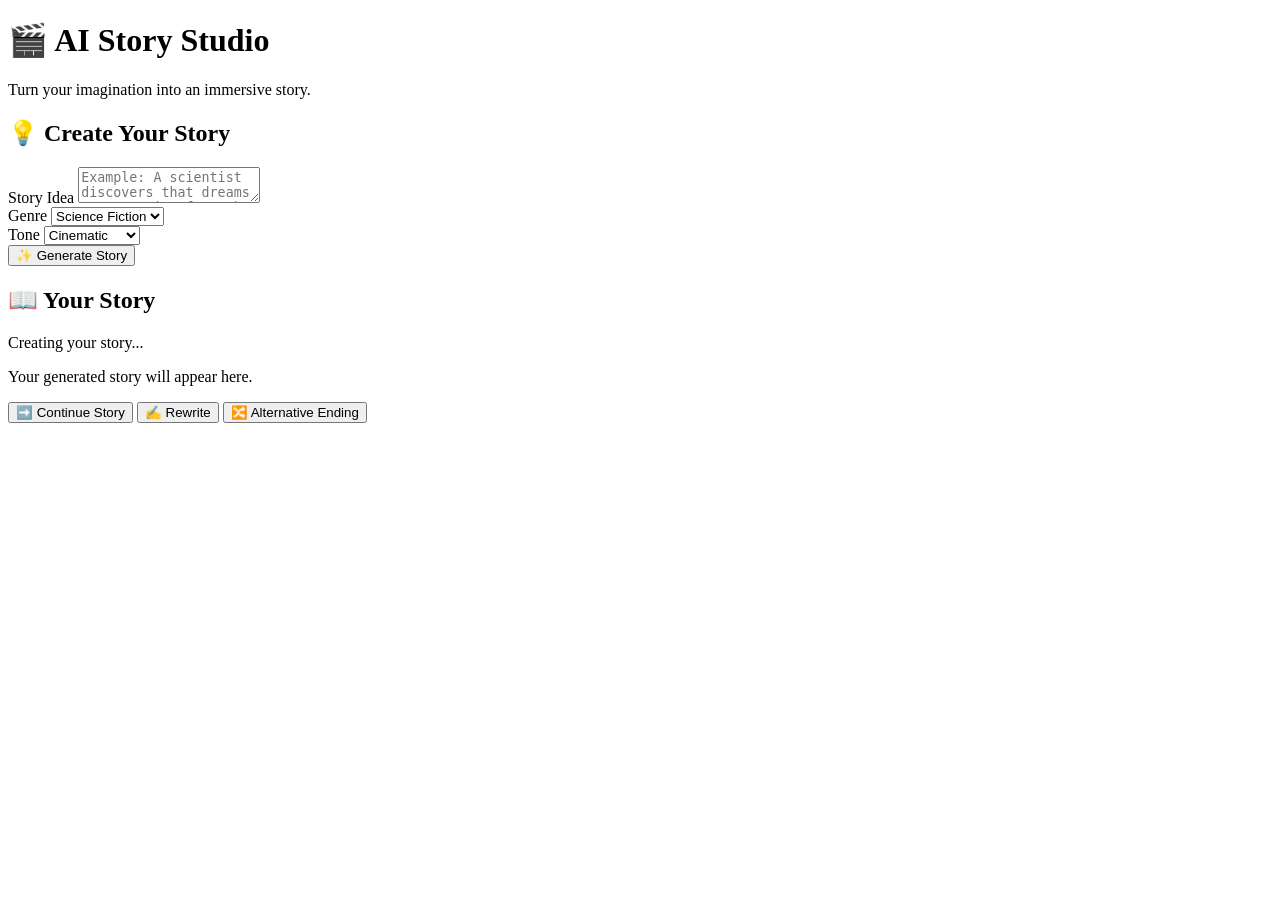
==== frontend/index.html @ 3c31b96d "Rename index.html to frontend/index.html" ====
<!DOCTYPE html>
<html lang="en">

<head>
    <meta charset="UTF-8">
    <meta name="viewport" content="width=device-width, initial-scale=1.0">

    <title>AI Story Studio</title>

    <link rel="stylesheet" href="style.css">
</head>

<body>

    <div class="container">

        <header>
            <h1>🎬 AI Story Studio</h1>
            <p>Turn your imagination into an immersive story.</p>
        </header>

        <section class="card">

            <h2>💡 Create Your Story</h2>

            <label>Story Idea</label>

            <textarea
                id="idea"
                placeholder="Example: A scientist discovers that dreams are memories from the future..."
            ></textarea>

            <div class="grid">

                <div>
                    <label>Genre</label>

                    <select id="genre">
                        <option>Science Fiction</option>
                        <option>Fantasy</option>
                        <option>Mystery</option>
                        <option>Thriller</option>
                        <option>Horror</option>
                        <option>Romance</option>
                        <option>Adventure</option>
                        <option>Drama</option>
                    </select>
                </div>

                <div>
                    <label>Tone</label>

                    <select id="tone">
                        <option>Cinematic</option>
                        <option>Dark</option>
                        <option>Emotional</option>
                        <option>Suspenseful</option>
                        <option>Funny</option>
                        <option>Inspirational</option>
                        <option>Mysterious</option>
                    </select>
                </div>

            </div>

            <button id="generateBtn">
                ✨ Generate Story
            </button>

        </section>


        <section class="card story-section">

            <h2>📖 Your Story</h2>

            <div id="loading" class="hidden">
                Creating your story...
            </div>

            <div id="storyOutput">

                <p class="placeholder">
                    Your generated story will appear here.
                </p>

            </div>

            <div class="actions">

                <button id="continueBtn">
                    ➡️ Continue Story
                </button>

                <button id="rewriteBtn">
                    ✍️ Rewrite
                </button>

                <button id="endingBtn">
                    🔀 Alternative Ending
                </button>

            </div>

        </section>

    </div>

    <script src="script.js"></script>

</body>

</html>
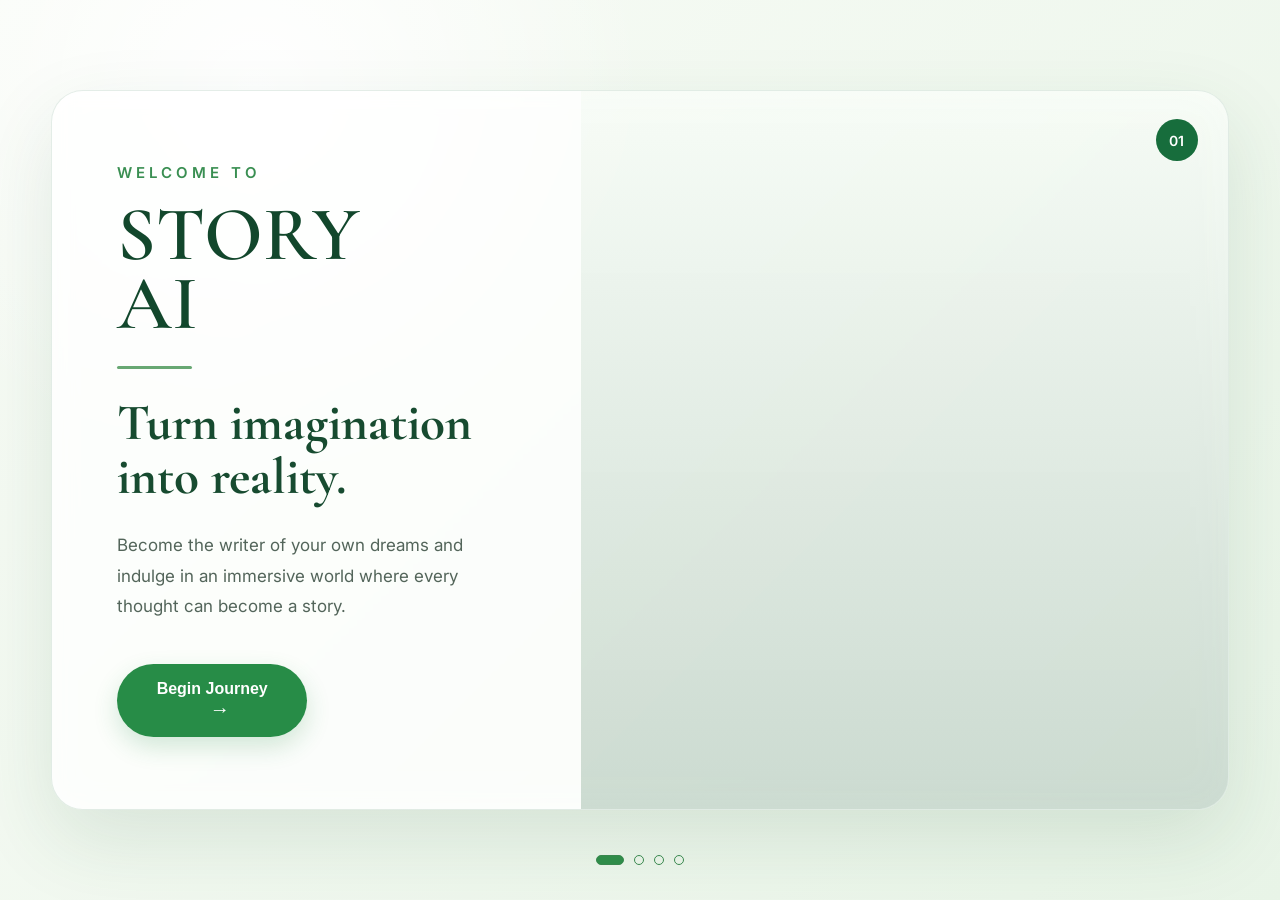
==== commit cff714c5: "Update index.html" ====
--- a/frontend/index.html
+++ b/frontend/index.html
@@ -1,113 +1,832 @@
 <!DOCTYPE html>
 <html lang="en">
-
 <head>
     <meta charset="UTF-8">
     <meta name="viewport" content="width=device-width, initial-scale=1.0">
 
-    <title>AI Story Studio</title>
-
-    <link rel="stylesheet" href="style.css">
+    <title>STORY AI — Turn Imagination Into Reality</title>
+
+    <link rel="preconnect" href="https://fonts.googleapis.com">
+    <link rel="preconnect" href="https://fonts.gstatic.com" crossorigin>
+    <link href="https://fonts.googleapis.com/css2?family=Cormorant+Garamond:wght@400;500;600;700&family=Inter:wght@400;500;600&display=swap" rel="stylesheet">
+
+    <style>
+
+        * {
+            margin: 0;
+            padding: 0;
+            box-sizing: border-box;
+        }
+
+        body {
+            font-family: "Inter", sans-serif;
+            background: #f7fbf5;
+            color: #123c28;
+            overflow: hidden;
+        }
+
+        /* =========================
+           APP CONTAINER
+        ========================= */
+
+        .app {
+            width: 100%;
+            height: 100vh;
+            position: relative;
+            overflow: hidden;
+            background:
+                radial-gradient(circle at 20% 10%, #ffffff 0%, transparent 30%),
+                linear-gradient(135deg, #f9fcf7, #e8f4e7);
+        }
+
+        /* =========================
+           PAGE
+        ========================= */
+
+        .page {
+            position: absolute;
+            inset: 0;
+
+            display: flex;
+            align-items: center;
+            justify-content: center;
+
+            opacity: 0;
+            visibility: hidden;
+
+            transform: translateX(60px);
+
+            transition:
+                opacity 0.7s ease,
+                transform 0.7s ease,
+                visibility 0.7s;
+        }
+
+        .page.active {
+            opacity: 1;
+            visibility: visible;
+            transform: translateX(0);
+        }
+
+        .page-content {
+            width: min(1180px, 92%);
+            height: min(720px, 90vh);
+
+            display: grid;
+            grid-template-columns: 45% 55%;
+
+            background: rgba(255,255,255,0.72);
+
+            border: 1px solid rgba(35,105,65,0.12);
+
+            border-radius: 32px;
+
+            overflow: hidden;
+
+            box-shadow:
+                0 30px 80px rgba(31, 91, 52, 0.12),
+                inset 0 0 40px rgba(255,255,255,0.6);
+
+            backdrop-filter: blur(10px);
+        }
+
+        /* =========================
+           TEXT SIDE
+        ========================= */
+
+        .text-section {
+            display: flex;
+            flex-direction: column;
+            justify-content: center;
+
+            padding: 65px;
+
+            position: relative;
+            z-index: 5;
+        }
+
+        .small-title {
+            color: #3a8f52;
+            font-size: 15px;
+            letter-spacing: 4px;
+            text-transform: uppercase;
+            font-weight: 600;
+
+            margin-bottom: 18px;
+        }
+
+        h1 {
+            font-family: "Cormorant Garamond", serif;
+
+            font-size: clamp(55px, 6vw, 82px);
+
+            line-height: 0.9;
+
+            color: #12472c;
+
+            margin-bottom: 28px;
+
+            font-weight: 600;
+        }
+
+        h2 {
+            font-family: "Cormorant Garamond", serif;
+
+            font-size: clamp(38px, 4vw, 58px);
+
+            line-height: 1.05;
+
+            color: #174b30;
+
+            margin-bottom: 25px;
+        }
+
+        .gold-line {
+            width: 75px;
+            height: 3px;
+
+            background: #68a873;
+
+            margin-bottom: 28px;
+
+            border-radius: 20px;
+        }
+
+        .description {
+            color: #53655a;
+
+            font-size: 17px;
+
+            line-height: 1.8;
+
+            max-width: 470px;
+        }
+
+        /* =========================
+           BUTTON
+        ========================= */
+
+        .next-btn {
+            margin-top: 42px;
+
+            width: 190px;
+
+            padding: 16px 25px;
+
+            border: none;
+
+            border-radius: 50px;
+
+            background: #278c47;
+
+            color: white;
+
+            font-size: 16px;
+
+            font-weight: 600;
+
+            cursor: pointer;
+
+            transition: all 0.3s ease;
+
+            box-shadow:
+                0 10px 25px rgba(39,140,71,0.2);
+        }
+
+        .next-btn:hover {
+            background: #176f35;
+
+            transform: translateY(-3px);
+
+            box-shadow:
+                0 15px 30px rgba(39,140,71,0.3);
+        }
+
+        .arrow {
+            margin-left: 15px;
+            font-size: 20px;
+        }
+
+        /* =========================
+           IMAGE SIDE
+        ========================= */
+
+        .image-section {
+            position: relative;
+
+            overflow: hidden;
+
+            background:
+                linear-gradient(
+                    180deg,
+                    rgba(230,246,228,0.2),
+                    rgba(21,91,43,0.1)
+                );
+        }
+
+        .image-section img {
+            width: 100%;
+            height: 100%;
+
+            object-fit: cover;
+
+            transition: transform 8s ease;
+        }
+
+        .page.active .image-section img {
+            transform: scale(1.05);
+        }
+
+        /* =========================
+           PAGE 1 IMAGE
+        ========================= */
+
+        .page1-image {
+            background:
+                linear-gradient(
+                    rgba(221,244,219,0.15),
+                    rgba(16,82,41,0.2)
+                ),
+                url("https://images.unsplash.com/photo-1511108690759-009324a90311?auto=format&fit=crop&w=1400&q=85")
+                center/cover;
+        }
+
+        /* =========================
+           PAGE 2 IMAGE
+        ========================= */
+
+        .page2-image {
+            background:
+                linear-gradient(
+                    rgba(221,244,219,0.1),
+                    rgba(16,82,41,0.2)
+                ),
+                url("https://images.unsplash.com/photo-1455885666463-17a9d2a4d6d3?auto=format&fit=crop&w=1400&q=85")
+                center/cover;
+        }
+
+        /* =========================
+           PAGE 3 IMAGE
+        ========================= */
+
+        .page3-image {
+            background:
+                linear-gradient(
+                    rgba(221,244,219,0.1),
+                    rgba(16,82,41,0.2)
+                ),
+                url("https://images.unsplash.com/photo-1500534623283-312aade485b7?auto=format&fit=crop&w=1400&q=85")
+                center/cover;
+        }
+
+        /* =========================
+           PAGE 4 IMAGE
+        ========================= */
+
+        .page4-image {
+            background:
+                linear-gradient(
+                    rgba(221,244,219,0.1),
+                    rgba(16,82,41,0.2)
+                ),
+                url("https://images.unsplash.com/photo-1518709268805-4e9042af9f23?auto=format&fit=crop&w=1400&q=85")
+                center/cover;
+        }
+
+        /* =========================
+           PAGE NUMBER
+        ========================= */
+
+        .page-number {
+            position: absolute;
+
+            top: 28px;
+            right: 30px;
+
+            width: 42px;
+            height: 42px;
+
+            border-radius: 50%;
+
+            display: flex;
+            align-items: center;
+            justify-content: center;
+
+            background: #176d3c;
+
+            color: white;
+
+            font-size: 14px;
+            font-weight: 600;
+
+            z-index: 10;
+        }
+
+        /* =========================
+           DECORATION
+        ========================= */
+
+        .leaf {
+            position: absolute;
+
+            color: #7bb77f;
+
+            font-size: 70px;
+
+            opacity: 0.25;
+
+            pointer-events: none;
+        }
+
+        .leaf.one {
+            top: 30px;
+            left: 20px;
+            transform: rotate(-25deg);
+        }
+
+        .leaf.two {
+            bottom: 25px;
+            right: 20px;
+            transform: rotate(35deg);
+        }
+
+        /* =========================
+           PAGINATION
+        ========================= */
+
+        .pagination {
+            position: fixed;
+
+            bottom: 35px;
+            left: 50%;
+
+            transform: translateX(-50%);
+
+            display: flex;
+            gap: 10px;
+
+            z-index: 100;
+        }
+
+        .dot {
+            width: 10px;
+            height: 10px;
+
+            border-radius: 50%;
+
+            border: 1px solid #39874e;
+
+            background: transparent;
+
+            cursor: pointer;
+
+            transition: all 0.3s ease;
+        }
+
+        .dot.active {
+            width: 28px;
+
+            border-radius: 20px;
+
+            background: #2f8c49;
+        }
+
+        /* =========================
+           FINAL PAGE
+        ========================= */
+
+        .final-page .text-section {
+            align-items: center;
+            text-align: center;
+        }
+
+        .final-page .description {
+            max-width: 520px;
+        }
+
+        .begin-btn {
+            width: 230px;
+
+            padding: 17px;
+
+            border: none;
+
+            border-radius: 50px;
+
+            background: #278c47;
+
+            color: white;
+
+            font-size: 17px;
+
+            font-weight: 600;
+
+            cursor: pointer;
+
+            margin-top: 35px;
+
+            transition: 0.3s;
+        }
+
+        .begin-btn:hover {
+            transform: scale(1.04);
+
+            background: #176f35;
+        }
+
+        /* =========================
+           RESPONSIVE
+        ========================= */
+
+        @media(max-width: 850px) {
+
+            body {
+                overflow: auto;
+            }
+
+            .app {
+                min-height: 100vh;
+                height: auto;
+                padding: 25px 0 80px;
+            }
+
+            .page {
+                position: relative;
+
+                display: none;
+
+                inset: auto;
+
+                min-height: calc(100vh - 100px);
+
+                transform: none;
+
+                opacity: 1;
+
+                visibility: visible;
+            }
+
+            .page.active {
+                display: flex;
+            }
+
+            .page-content {
+                height: auto;
+
+                min-height: 80vh;
+
+                grid-template-columns: 1fr;
+
+                width: 90%;
+
+                border-radius: 25px;
+            }
+
+            .text-section {
+                padding: 45px 30px;
+                order: 1;
+            }
+
+            .image-section {
+                height: 380px;
+                order: 2;
+            }
+
+            h1 {
+                font-size: 58px;
+            }
+
+            h2 {
+                font-size: 43px;
+            }
+
+            .pagination {
+                bottom: 20px;
+            }
+        }
+
+    </style>
 </head>
 
 <body>
 
-    <div class="container">
-
-        <header>
-            <h1>🎬 AI Story Studio</h1>
-            <p>Turn your imagination into an immersive story.</p>
-        </header>
-
-        <section class="card">
-
-            <h2>💡 Create Your Story</h2>
-
-            <label>Story Idea</label>
-
-            <textarea
-                id="idea"
-                placeholder="Example: A scientist discovers that dreams are memories from the future..."
-            ></textarea>
-
-            <div class="grid">
-
-                <div>
-                    <label>Genre</label>
-
-                    <select id="genre">
-                        <option>Science Fiction</option>
-                        <option>Fantasy</option>
-                        <option>Mystery</option>
-                        <option>Thriller</option>
-                        <option>Horror</option>
-                        <option>Romance</option>
-                        <option>Adventure</option>
-                        <option>Drama</option>
-                    </select>
+<div class="app">
+
+    <!-- ======================================
+         PAGE 1
+    ======================================= -->
+
+    <section class="page active" id="page1">
+
+        <div class="page-content">
+
+            <div class="text-section">
+
+                <div class="small-title">
+                    Welcome to
                 </div>
 
-                <div>
-                    <label>Tone</label>
-
-                    <select id="tone">
-                        <option>Cinematic</option>
-                        <option>Dark</option>
-                        <option>Emotional</option>
-                        <option>Suspenseful</option>
-                        <option>Funny</option>
-                        <option>Inspirational</option>
-                        <option>Mysterious</option>
-                    </select>
+                <h1>
+                    STORY<br>
+                    AI
+                </h1>
+
+                <div class="gold-line"></div>
+
+                <h2>
+                    Turn imagination<br>
+                    into reality.
+                </h2>
+
+                <p class="description">
+                    Become the writer of your own dreams
+                    and indulge in an immersive world where
+                    every thought can become a story.
+                </p>
+
+                <button class="next-btn" onclick="nextPage()">
+                    Begin Journey
+                    <span class="arrow">→</span>
+                </button>
+
+            </div>
+
+            <div class="image-section page1-image">
+
+                <div class="page-number">
+                    01
                 </div>
 
             </div>
 
-            <button id="generateBtn">
-                ✨ Generate Story
-            </button>
-
-        </section>
-
-
-        <section class="card story-section">
-
-            <h2>📖 Your Story</h2>
-
-            <div id="loading" class="hidden">
-                Creating your story...
+        </div>
+
+    </section>
+
+
+    <!-- ======================================
+         PAGE 2
+    ======================================= -->
+
+    <section class="page" id="page2">
+
+        <div class="page-content">
+
+            <div class="text-section">
+
+                <div class="small-title">
+                    Your imagination
+                </div>
+
+                <h2>
+                    Your Story,<br>
+                    Your World.
+                </h2>
+
+                <div class="gold-line"></div>
+
+                <p class="description">
+                    Have a character in your mind?
+                    A mysterious kingdom?
+                    A forgotten memory?
+
+                    <br><br>
+
+                    Give your ideas a voice and let
+                    STORY AI transform them into
+                    stories that feel uniquely yours.
+                </p>
+
+                <button class="next-btn" onclick="nextPage()">
+                    Create My Story
+                    <span class="arrow">→</span>
+                </button>
+
             </div>
 
-            <div id="storyOutput">
-
-                <p class="placeholder">
-                    Your generated story will appear here.
+            <div class="image-section page2-image">
+
+                <div class="page-number">
+                    02
+                </div>
+
+            </div>
+
+        </div>
+
+    </section>
+
+
+    <!-- ======================================
+         PAGE 3
+    ======================================= -->
+
+    <section class="page" id="page3">
+
+        <div class="page-content">
+
+            <div class="text-section">
+
+                <div class="small-title">
+                    AI storytelling
+                </div>
+
+                <h2>
+                    AI That Inspires
+                    Creativity.
+                </h2>
+
+                <div class="gold-line"></div>
+
+                <p class="description">
+                    Stuck in the middle of your story?
+
+                    <br><br>
+
+                    Let AI help you discover unexpected
+                    characters, dramatic twists, magical
+                    worlds and unforgettable endings.
+
+                    <br><br>
+
+                    You imagine.
+                    STORY AI helps you create.
                 </p>
 
+                <button class="next-btn" onclick="nextPage()">
+                    Explore Possibilities
+                    <span class="arrow">→</span>
+                </button>
+
             </div>
 
-            <div class="actions">
-
-                <button id="continueBtn">
-                    ➡️ Continue Story
+            <div class="image-section page3-image">
+
+                <div class="page-number">
+                    03
+                </div>
+
+            </div>
+
+        </div>
+
+    </section>
+
+
+    <!-- ======================================
+         PAGE 4
+    ======================================= -->
+
+    <section class="page final-page" id="page4">
+
+        <div class="page-content">
+
+            <div class="text-section">
+
+                <div class="small-title">
+                    Your adventure begins
+                </div>
+
+                <h2>
+                    Step Into<br>
+                    Immersive Worlds.
+                </h2>
+
+                <div class="gold-line"></div>
+
+                <p class="description">
+                    Leave the ordinary behind.
+
+                    <br><br>
+
+                    Explore stories, create characters,
+                    travel through imaginary kingdoms
+                    and experience worlds that exist
+                    only because you imagined them.
+
+                    <br><br>
+
+                    <strong>
+                        Your story is waiting.
+                    </strong>
+                </p>
+
+                <button class="begin-btn" onclick="startStory()">
+                    Let's Begin ✨
                 </button>
 
-                <button id="rewriteBtn">
-                    ✍️ Rewrite
-                </button>
-
-                <button id="endingBtn">
-                    🔀 Alternative Ending
-                </button>
-
             </div>
 
-        </section>
+            <div class="image-section page4-image">
+
+                <div class="page-number">
+                    04
+                </div>
+
+            </div>
+
+        </div>
+
+    </section>
+
+
+    <!-- ======================================
+         PAGINATION
+    ======================================= -->
+
+    <div class="pagination">
+
+        <span class="dot active" onclick="goToPage(1)"></span>
+
+        <span class="dot" onclick="goToPage(2)"></span>
+
+        <span class="dot" onclick="goToPage(3)"></span>
+
+        <span class="dot" onclick="goToPage(4)"></span>
 
     </div>
 
-    <script src="script.js"></script>
+</div>
+
+
+<script>
+
+    let currentPage = 1;
+
+    function goToPage(pageNumber) {
+
+        document
+            .querySelectorAll(".page")
+            .forEach(page => {
+                page.classList.remove("active");
+            });
+
+        document
+            .getElementById("page" + pageNumber)
+            .classList.add("active");
+
+        document
+            .querySelectorAll(".dot")
+            .forEach(dot => {
+                dot.classList.remove("active");
+            });
+
+        document
+            .querySelectorAll(".dot")[pageNumber - 1]
+            .classList.add("active");
+
+        currentPage = pageNumber;
+    }
+
+
+    function nextPage() {
+
+        if (currentPage < 4) {
+            goToPage(currentPage + 1);
+        }
+
+    }
+
+
+    function startStory() {
+
+        /*
+         * CHANGE THIS TO YOUR ACTUAL
+         * STORY CREATION PAGE.
+         *
+         * Example:
+         *
+         * window.location.href = "create.html";
+         */
+
+        window.location.href = "create.html";
+
+    }
+
+
+    /* Keyboard navigation */
+
+    document.addEventListener("keydown", function(event) {
+
+        if (event.key === "ArrowRight") {
+
+            if (currentPage < 4) {
+                nextPage();
+            }
+
+        }
+
+        if (event.key === "ArrowLeft") {
+
+            if (currentPage > 1) {
+                goToPage(currentPage - 1);
+            }
+
+        }
+
+    });
+
+</script>
 
 </body>
-
 </html>
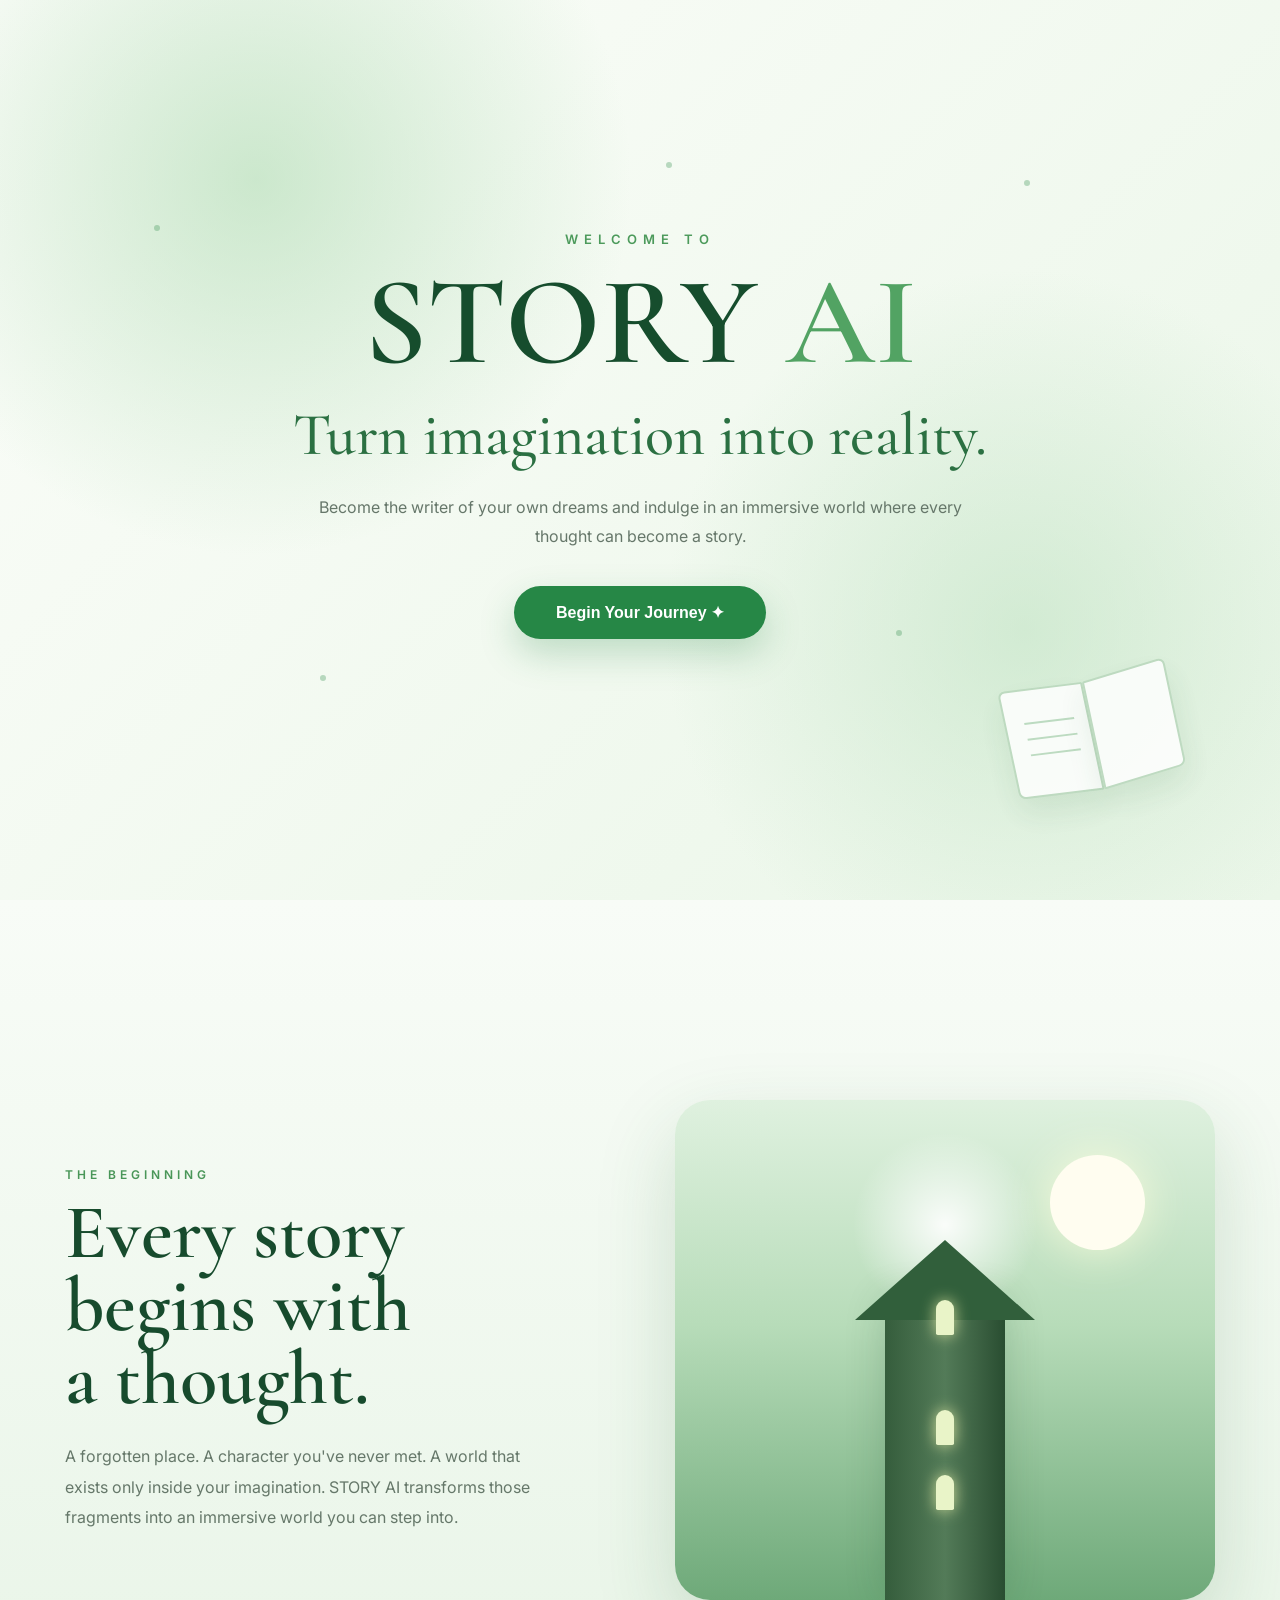
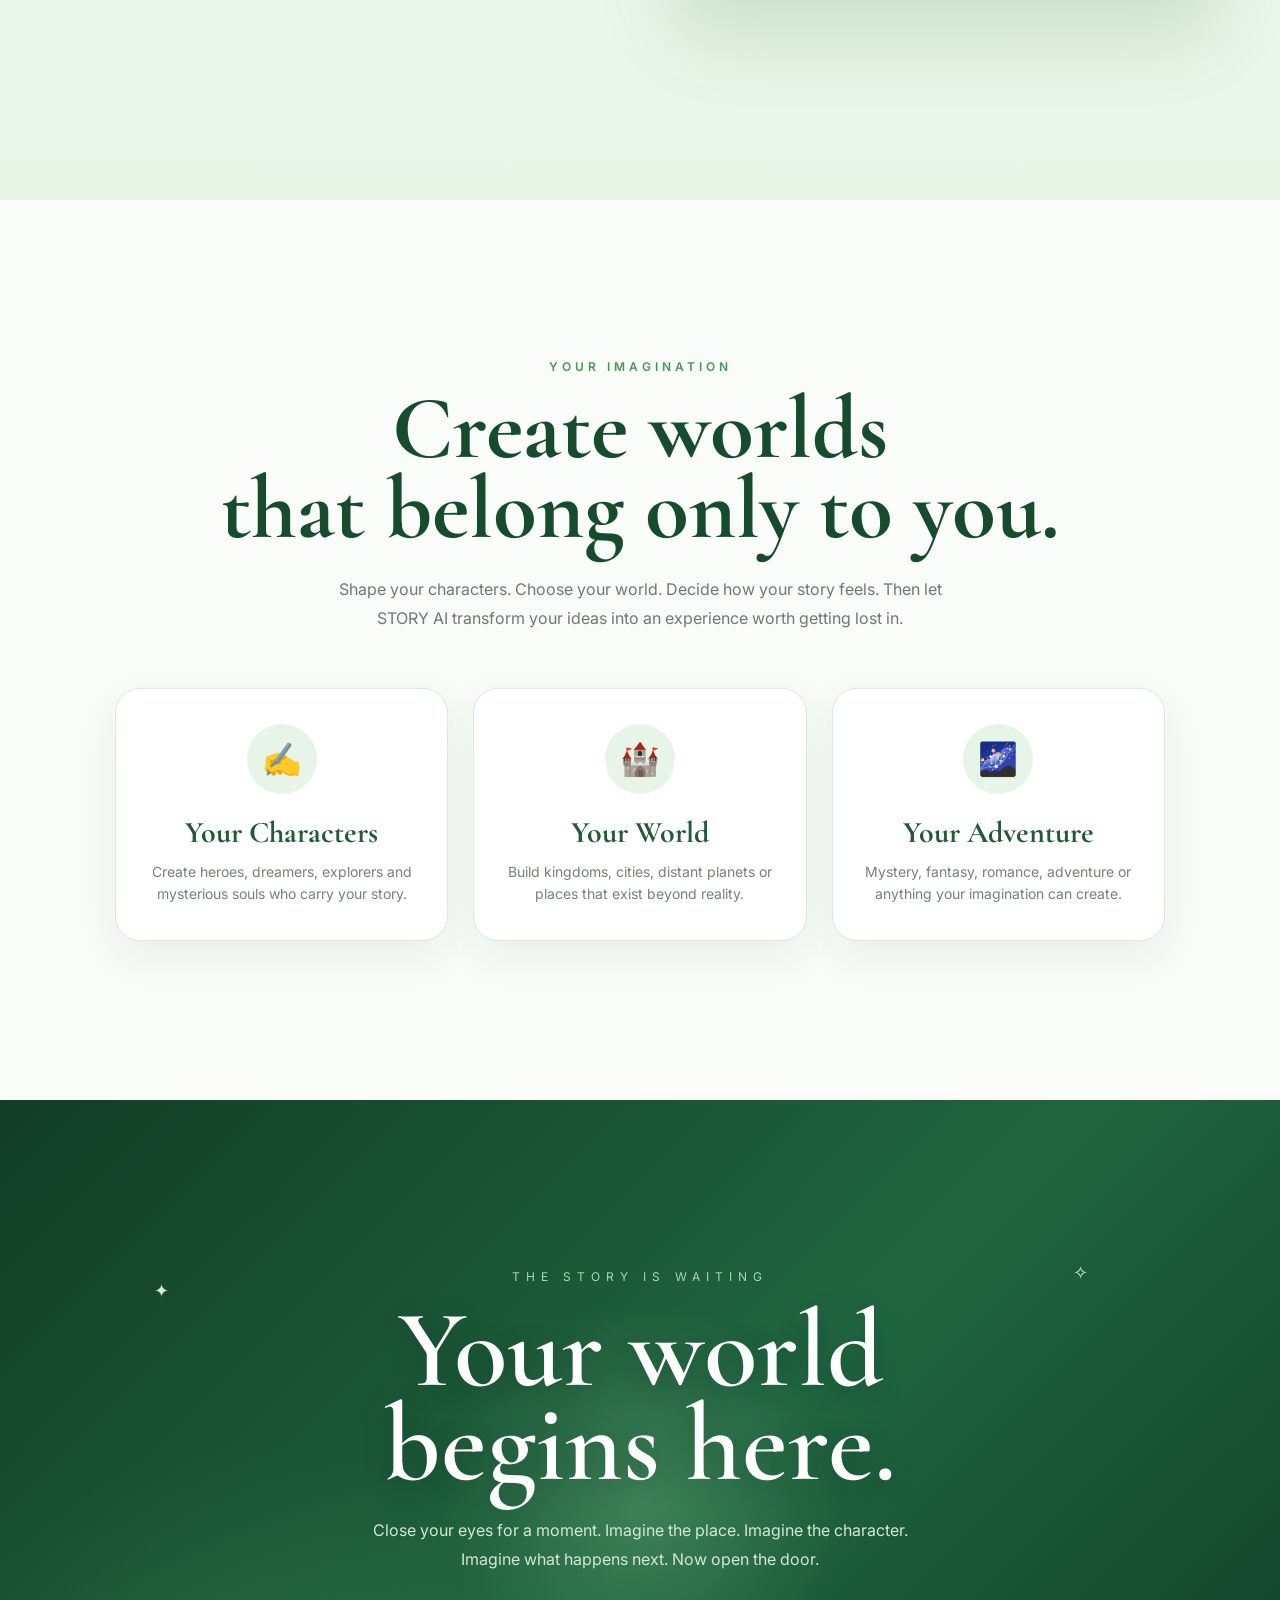
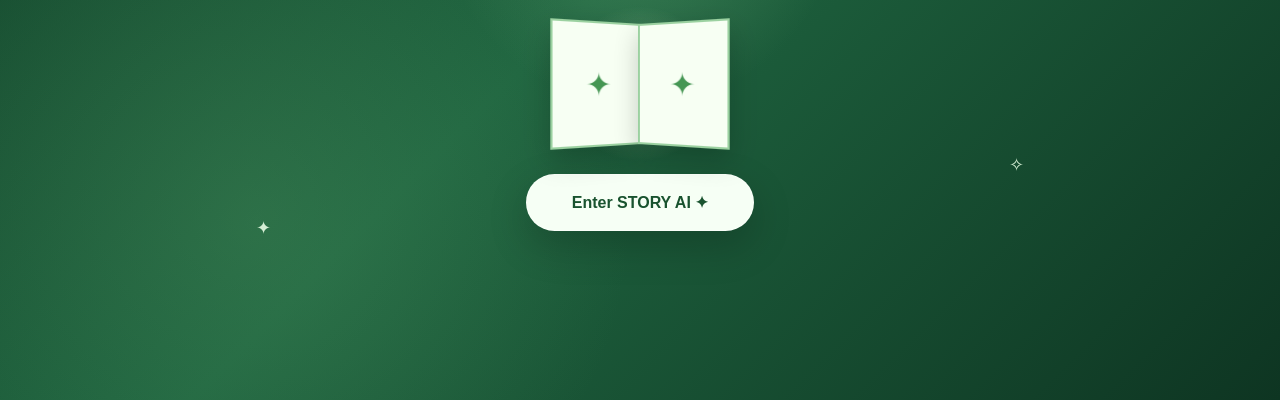
==== commit 37df3421: "Update index.html" ====
--- a/frontend/index.html
+++ b/frontend/index.html
@@ -1,6 +1,8 @@
 <!DOCTYPE html>
 <html lang="en">
+
 <head>
+
     <meta charset="UTF-8">
     <meta name="viewport" content="width=device-width, initial-scale=1.0">
 
@@ -8,7 +10,10 @@
 
     <link rel="preconnect" href="https://fonts.googleapis.com">
     <link rel="preconnect" href="https://fonts.gstatic.com" crossorigin>
-    <link href="https://fonts.googleapis.com/css2?family=Cormorant+Garamond:wght@400;500;600;700&family=Inter:wght@400;500;600&display=swap" rel="stylesheet">
+
+    <link
+        href="https://fonts.googleapis.com/css2?family=Cormorant+Garamond:wght@500;600;700&family=Inter:wght@400;500;600&display=swap"
+        rel="stylesheet">
 
     <style>
 
@@ -18,543 +23,1317 @@
             box-sizing: border-box;
         }
 
+        html {
+            scroll-behavior: smooth;
+        }
+
         body {
             font-family: "Inter", sans-serif;
-            background: #f7fbf5;
-            color: #123c28;
-            overflow: hidden;
-        }
-
-        /* =========================
-           APP CONTAINER
-        ========================= */
-
-        .app {
+            background: #f5faf3;
+            color: #174b2d;
+            overflow-x: hidden;
+        }
+
+        /* =========================================
+           GLOBAL
+        ========================================= */
+
+        .page {
+            min-height: 100vh;
             width: 100%;
-            height: 100vh;
             position: relative;
             overflow: hidden;
-            background:
-                radial-gradient(circle at 20% 10%, #ffffff 0%, transparent 30%),
-                linear-gradient(135deg, #f9fcf7, #e8f4e7);
-        }
-
-        /* =========================
-           PAGE
-        ========================= */
-
-        .page {
+        }
+
+        .serif {
+            font-family: "Cormorant Garamond", serif;
+        }
+
+        /* =========================================
+           FLOATING PARTICLES
+        ========================================= */
+
+        .particles {
             position: absolute;
             inset: 0;
+            pointer-events: none;
+            overflow: hidden;
+        }
+
+        .particle {
+            position: absolute;
+            width: 6px;
+            height: 6px;
+            border-radius: 50%;
+            background: rgba(69, 153, 91, 0.35);
+            animation: floatParticle 8s infinite ease-in-out;
+        }
+
+        .particle:nth-child(1) {
+            left: 12%;
+            top: 25%;
+            animation-delay: 0s;
+        }
+
+        .particle:nth-child(2) {
+            left: 80%;
+            top: 20%;
+            animation-delay: 2s;
+        }
+
+        .particle:nth-child(3) {
+            left: 70%;
+            top: 70%;
+            animation-delay: 4s;
+        }
+
+        .particle:nth-child(4) {
+            left: 25%;
+            top: 75%;
+            animation-delay: 1s;
+        }
+
+        .particle:nth-child(5) {
+            left: 52%;
+            top: 18%;
+            animation-delay: 3s;
+        }
+
+        @keyframes floatParticle {
+
+            0%,
+            100% {
+                transform: translateY(0) scale(1);
+                opacity: 0.3;
+            }
+
+            50% {
+                transform: translateY(-35px) scale(1.5);
+                opacity: 0.8;
+            }
+        }
+
+        /* =========================================
+           PAGE 1
+        ========================================= */
+
+        #welcome {
+
+            min-height: 100vh;
 
             display: flex;
             align-items: center;
             justify-content: center;
 
-            opacity: 0;
-            visibility: hidden;
-
-            transform: translateX(60px);
-
-            transition:
-                opacity 0.7s ease,
-                transform 0.7s ease,
-                visibility 0.7s;
-        }
-
-        .page.active {
-            opacity: 1;
-            visibility: visible;
-            transform: translateX(0);
-        }
-
-        .page-content {
-            width: min(1180px, 92%);
-            height: min(720px, 90vh);
-
-            display: grid;
-            grid-template-columns: 45% 55%;
-
-            background: rgba(255,255,255,0.72);
-
-            border: 1px solid rgba(35,105,65,0.12);
-
-            border-radius: 32px;
-
-            overflow: hidden;
+            background:
+                radial-gradient(
+                    circle at 20% 20%,
+                    rgba(180, 221, 183, 0.65),
+                    transparent 30%
+                ),
+                radial-gradient(
+                    circle at 80% 70%,
+                    rgba(191, 226, 194, 0.6),
+                    transparent 30%
+                ),
+                linear-gradient(
+                    135deg,
+                    #fbfdf9,
+                    #eaf6e8
+                );
+        }
+
+        .welcome-content {
+
+            width: min(1050px, 90%);
+
+            text-align: center;
+
+            position: relative;
+
+            z-index: 2;
+
+            transform: translateY(-15px);
+        }
+
+        .small-title {
+
+            color: #4c9a5b;
+
+            text-transform: uppercase;
+
+            letter-spacing: 6px;
+
+            font-size: 13px;
+
+            font-weight: 600;
+
+            margin-bottom: 20px;
+
+            animation: fadeDown 1s ease;
+        }
+
+        .welcome-content h1 {
+
+            font-family: "Cormorant Garamond", serif;
+
+            font-size: clamp(68px, 10vw, 125px);
+
+            line-height: 0.88;
+
+            color: #164d2d;
+
+            font-weight: 600;
+
+            animation: fadeUp 1s ease;
+        }
+
+        .welcome-content h1 span {
+
+            color: #52a363;
+
+        }
+
+        .welcome-content h2 {
+
+            font-family: "Cormorant Garamond", serif;
+
+            font-size: clamp(35px, 5vw, 60px);
+
+            font-weight: 500;
+
+            color: #2b7042;
+
+            margin-top: 22px;
+
+            animation: fadeUp 1.2s ease;
+
+        }
+
+        .welcome-content p {
+
+            max-width: 650px;
+
+            margin: 22px auto 0;
+
+            color: #66776a;
+
+            font-size: 16px;
+
+            line-height: 1.8;
+
+            animation: fadeUp 1.4s ease;
+
+        }
+
+        .begin-btn {
+
+            margin-top: 35px;
+
+            border: none;
+
+            background: #268746;
+
+            color: white;
+
+            padding: 17px 42px;
+
+            border-radius: 50px;
+
+            font-size: 16px;
+
+            font-weight: 600;
+
+            cursor: pointer;
 
             box-shadow:
-                0 30px 80px rgba(31, 91, 52, 0.12),
-                inset 0 0 40px rgba(255,255,255,0.6);
-
-            backdrop-filter: blur(10px);
-        }
-
-        /* =========================
-           TEXT SIDE
-        ========================= */
-
-        .text-section {
-            display: flex;
-            flex-direction: column;
-            justify-content: center;
-
-            padding: 65px;
-
-            position: relative;
-            z-index: 5;
-        }
-
-        .small-title {
-            color: #3a8f52;
-            font-size: 15px;
-            letter-spacing: 4px;
-            text-transform: uppercase;
-            font-weight: 600;
-
-            margin-bottom: 18px;
-        }
-
-        h1 {
-            font-family: "Cormorant Garamond", serif;
-
-            font-size: clamp(55px, 6vw, 82px);
-
-            line-height: 0.9;
-
-            color: #12472c;
-
-            margin-bottom: 28px;
-
-            font-weight: 600;
-        }
-
-        h2 {
-            font-family: "Cormorant Garamond", serif;
-
-            font-size: clamp(38px, 4vw, 58px);
-
-            line-height: 1.05;
-
-            color: #174b30;
-
-            margin-bottom: 25px;
-        }
-
-        .gold-line {
-            width: 75px;
-            height: 3px;
-
-            background: #68a873;
-
-            margin-bottom: 28px;
-
-            border-radius: 20px;
-        }
-
-        .description {
-            color: #53655a;
-
-            font-size: 17px;
-
-            line-height: 1.8;
-
-            max-width: 470px;
-        }
-
-        /* =========================
-           BUTTON
-        ========================= */
-
-        .next-btn {
-            margin-top: 42px;
-
-            width: 190px;
-
-            padding: 16px 25px;
-
-            border: none;
-
-            border-radius: 50px;
-
-            background: #278c47;
-
-            color: white;
-
-            font-size: 16px;
-
-            font-weight: 600;
-
-            cursor: pointer;
-
-            transition: all 0.3s ease;
+                0 15px 35px rgba(38, 135, 70, 0.25);
+
+            transition: 0.3s;
+
+            animation:
+                fadeUp 1.6s ease,
+                gentlePulse 3s infinite 2s;
+        }
+
+        .begin-btn:hover {
+
+            transform: translateY(-5px);
+
+            background: #176c35;
 
             box-shadow:
-                0 10px 25px rgba(39,140,71,0.2);
-        }
-
-        .next-btn:hover {
-            background: #176f35;
-
-            transform: translateY(-3px);
+                0 20px 40px rgba(38, 135, 70, 0.32);
+        }
+
+        @keyframes gentlePulse {
+
+            0%,
+            100% {
+                box-shadow:
+                    0 15px 35px rgba(38, 135, 70, 0.25);
+            }
+
+            50% {
+                box-shadow:
+                    0 18px 45px rgba(38, 135, 70, 0.4);
+            }
+        }
+
+        /* BOOK */
+
+        .book {
+
+            position: absolute;
+
+            width: 170px;
+
+            height: 115px;
+
+            right: 8%;
+
+            bottom: 12%;
+
+            transform: rotate(-12deg);
+
+            opacity: 0.85;
+
+            animation: bookFloat 5s infinite ease-in-out;
+        }
+
+        .book-left,
+        .book-right {
+
+            position: absolute;
+
+            width: 85px;
+
+            height: 110px;
+
+            background: #ffffff;
+
+            border: 2px solid #b9d7bc;
+
+            top: 0;
 
             box-shadow:
-                0 15px 30px rgba(39,140,71,0.3);
-        }
-
-        .arrow {
-            margin-left: 15px;
-            font-size: 20px;
-        }
-
-        /* =========================
-           IMAGE SIDE
-        ========================= */
-
-        .image-section {
-            position: relative;
-
-            overflow: hidden;
+                0 15px 30px rgba(41, 104, 55, 0.12);
+        }
+
+        .book-left {
+
+            left: 0;
+
+            border-radius: 7px 2px 2px 7px;
+
+            transform: skewY(5deg);
+        }
+
+        .book-right {
+
+            right: 0;
+
+            border-radius: 2px 7px 7px 2px;
+
+            transform: skewY(-5deg);
+        }
+
+        .book-line {
+
+            position: absolute;
+
+            height: 2px;
+
+            width: 50px;
+
+            background: #b8d8bd;
+
+            left: 18px;
+
+        }
+
+        .book-line:nth-child(1) {
+            top: 32px;
+        }
+
+        .book-line:nth-child(2) {
+            top: 48px;
+        }
+
+        .book-line:nth-child(3) {
+            top: 64px;
+        }
+
+        @keyframes bookFloat {
+
+            0%,
+            100% {
+                transform: rotate(-12deg) translateY(0);
+            }
+
+            50% {
+                transform: rotate(-8deg) translateY(-18px);
+            }
+        }
+
+        /* =========================================
+           PAGE 2
+        ========================================= */
+
+        #imagine {
 
             background:
                 linear-gradient(
                     180deg,
-                    rgba(230,246,228,0.2),
-                    rgba(21,91,43,0.1)
+                    #f8fcf7,
+                    #e7f4e6
                 );
-        }
-
-        .image-section img {
-            width: 100%;
-            height: 100%;
-
-            object-fit: cover;
-
-            transition: transform 8s ease;
-        }
-
-        .page.active .image-section img {
-            transform: scale(1.05);
-        }
-
-        /* =========================
-           PAGE 1 IMAGE
-        ========================= */
-
-        .page1-image {
+
+            display: flex;
+
+            align-items: center;
+
+            justify-content: center;
+        }
+
+        .imagine-wrapper {
+
+            width: min(1150px, 90%);
+
+            display: grid;
+
+            grid-template-columns: 1fr 1fr;
+
+            gap: 70px;
+
+            align-items: center;
+        }
+
+        .section-label {
+
+            color: #499658;
+
+            text-transform: uppercase;
+
+            letter-spacing: 4px;
+
+            font-size: 12px;
+
+            font-weight: 600;
+
+            margin-bottom: 15px;
+        }
+
+        .imagine-text h2 {
+
+            font-family: "Cormorant Garamond", serif;
+
+            font-size: clamp(50px, 6vw, 78px);
+
+            line-height: 0.95;
+
+            color: #174b2d;
+
+            font-weight: 600;
+        }
+
+        .imagine-text p {
+
+            margin-top: 25px;
+
+            color: #66786a;
+
+            line-height: 1.9;
+
+            font-size: 16px;
+
+            max-width: 500px;
+        }
+
+        .imagine-card {
+
+            height: 500px;
+
+            border-radius: 35px;
+
+            position: relative;
+
+            overflow: hidden;
+
+            background:
+
+                radial-gradient(
+                    circle at 50% 25%,
+                    rgba(255,255,255,0.9),
+                    transparent 20%
+                ),
+
+                linear-gradient(
+                    180deg,
+                    #dff1df 0%,
+                    #b7dcb9 45%,
+                    #6ea979 100%
+                );
+
+            box-shadow:
+                0 30px 80px rgba(37, 103, 52, 0.18);
+        }
+
+        /* moon */
+
+        .moon {
+
+            width: 95px;
+
+            height: 95px;
+
+            border-radius: 50%;
+
+            background: #fffdf0;
+
+            position: absolute;
+
+            top: 55px;
+
+            right: 70px;
+
+            box-shadow:
+                0 0 45px rgba(255,255,220,0.8);
+
+            animation: moonGlow 4s infinite ease-in-out;
+        }
+
+        @keyframes moonGlow {
+
+            0%,
+            100% {
+                box-shadow:
+                    0 0 35px rgba(255,255,220,0.6);
+            }
+
+            50% {
+                box-shadow:
+                    0 0 65px rgba(255,255,220,0.95);
+            }
+        }
+
+        /* tower */
+
+        .tower {
+
+            position: absolute;
+
+            bottom: 0;
+
+            left: 50%;
+
+            transform: translateX(-50%);
+
+            width: 120px;
+
+            height: 300px;
+
             background:
                 linear-gradient(
-                    rgba(221,244,219,0.15),
-                    rgba(16,82,41,0.2)
+                    90deg,
+                    #355d3c,
+                    #537b58,
+                    #294d31
+                );
+
+            border-radius: 4px 4px 0 0;
+
+            box-shadow:
+                0 0 40px rgba(25, 72, 34, 0.2);
+        }
+
+        .tower-top {
+
+            position: absolute;
+
+            top: -60px;
+
+            left: -30px;
+
+            width: 180px;
+
+            height: 80px;
+
+            background: #315f3b;
+
+            clip-path: polygon(
+                50% 0,
+                100% 100%,
+                0 100%
+            );
+        }
+
+        .tower-window {
+
+            width: 18px;
+
+            height: 35px;
+
+            background: #e9f4c8;
+
+            position: absolute;
+
+            left: 51px;
+
+            border-radius: 10px 10px 2px 2px;
+
+            box-shadow:
+                0 0 15px rgba(239,244,171,0.8);
+        }
+
+        .tower-window:nth-child(1) {
+            top: 45px;
+        }
+
+        .tower-window:nth-child(2) {
+            top: 110px;
+        }
+
+        .tower-window:nth-child(3) {
+            top: 175px;
+        }
+
+        /* clouds */
+
+        .cloud {
+
+            position: absolute;
+
+            width: 150px;
+
+            height: 45px;
+
+            background: rgba(255,255,255,0.55);
+
+            border-radius: 50px;
+
+            filter: blur(1px);
+
+            animation: cloudMove 14s infinite linear;
+        }
+
+        .cloud::before,
+        .cloud::after {
+
+            content: "";
+
+            position: absolute;
+
+            background: inherit;
+
+            border-radius: 50%;
+        }
+
+        .cloud::before {
+
+            width: 65px;
+
+            height: 65px;
+
+            left: 25px;
+
+            bottom: 5px;
+        }
+
+        .cloud::after {
+
+            width: 80px;
+
+            height: 80px;
+
+            right: 20px;
+
+            bottom: 3px;
+        }
+
+        .cloud.one {
+
+            top: 170px;
+
+            left: -160px;
+
+        }
+
+        .cloud.two {
+
+            top: 260px;
+
+            right: -180px;
+
+            animation-delay: 5s;
+
+        }
+
+        @keyframes cloudMove {
+
+            from {
+                transform: translateX(0);
+            }
+
+            to {
+                transform: translateX(700px);
+            }
+        }
+
+        /* =========================================
+           PAGE 3
+        ========================================= */
+
+        #create {
+
+            background: #f9fcf8;
+
+            display: flex;
+
+            align-items: center;
+
+            justify-content: center;
+
+            text-align: center;
+        }
+
+        .create-wrapper {
+
+            width: min(1050px, 90%);
+        }
+
+        .create-wrapper h2 {
+
+            font-family: "Cormorant Garamond", serif;
+
+            font-size: clamp(55px, 7vw, 90px);
+
+            line-height: 0.9;
+
+            color: #174b2d;
+
+            margin-bottom: 25px;
+        }
+
+        .create-wrapper > p {
+
+            max-width: 650px;
+
+            margin: auto;
+
+            color: #6c7b6f;
+
+            line-height: 1.8;
+        }
+
+        .world-cards {
+
+            display: grid;
+
+            grid-template-columns: repeat(3, 1fr);
+
+            gap: 25px;
+
+            margin-top: 55px;
+        }
+
+        .world-card {
+
+            background: white;
+
+            border: 1px solid #dce9dc;
+
+            border-radius: 25px;
+
+            padding: 35px 25px;
+
+            box-shadow:
+                0 15px 40px rgba(41, 105, 56, 0.08);
+
+            transition: 0.35s;
+
+            animation: cardFloat 5s infinite ease-in-out;
+        }
+
+        .world-card:nth-child(2) {
+            animation-delay: 1s;
+        }
+
+        .world-card:nth-child(3) {
+            animation-delay: 2s;
+        }
+
+        .world-card:hover {
+
+            transform: translateY(-10px);
+
+            box-shadow:
+                0 25px 55px rgba(41, 105, 56, 0.15);
+        }
+
+        @keyframes cardFloat {
+
+            0%,
+            100% {
+                transform: translateY(0);
+            }
+
+            50% {
+                transform: translateY(-8px);
+            }
+        }
+
+        .world-icon {
+
+            width: 70px;
+
+            height: 70px;
+
+            border-radius: 50%;
+
+            background: #e7f4e8;
+
+            display: flex;
+
+            align-items: center;
+
+            justify-content: center;
+
+            font-size: 32px;
+
+            margin: 0 auto 20px;
+        }
+
+        .world-card h3 {
+
+            font-family: "Cormorant Garamond", serif;
+
+            font-size: 30px;
+
+            color: #225a36;
+
+            margin-bottom: 10px;
+        }
+
+        .world-card p {
+
+            color: #748278;
+
+            line-height: 1.6;
+
+            font-size: 14px;
+        }
+
+        /* =========================================
+           PAGE 4
+        ========================================= */
+
+        #enter {
+
+            background:
+
+                radial-gradient(
+                    circle at 50% 45%,
+                    rgba(132, 194, 140, 0.3),
+                    transparent 25%
                 ),
-                url("https://images.unsplash.com/photo-1511108690759-009324a90311?auto=format&fit=crop&w=1400&q=85")
-                center/cover;
-        }
-
-        /* =========================
-           PAGE 2 IMAGE
-        ========================= */
-
-        .page2-image {
+
+                radial-gradient(
+                    circle at 20% 80%,
+                    rgba(92, 159, 104, 0.25),
+                    transparent 30%
+                ),
+
+                linear-gradient(
+                    135deg,
+                    #123d26,
+                    #1f6540,
+                    #0e3522
+                );
+
+            display: flex;
+
+            align-items: center;
+
+            justify-content: center;
+
+            color: white;
+
+            text-align: center;
+        }
+
+        .enter-wrapper {
+
+            position: relative;
+
+            z-index: 5;
+
+            width: min(850px, 90%);
+        }
+
+        .enter-label {
+
+            color: #a9d8ae;
+
+            text-transform: uppercase;
+
+            letter-spacing: 6px;
+
+            font-size: 12px;
+
+            margin-bottom: 20px;
+        }
+
+        .enter-wrapper h2 {
+
+            font-family: "Cormorant Garamond", serif;
+
+            font-size: clamp(65px, 9vw, 110px);
+
+            line-height: 0.85;
+
+            font-weight: 600;
+
+            margin-bottom: 25px;
+
+            text-shadow:
+                0 5px 30px rgba(0,0,0,0.2);
+        }
+
+        .enter-wrapper p {
+
+            max-width: 580px;
+
+            margin: auto;
+
+            color: #d3e8d5;
+
+            line-height: 1.8;
+
+            font-size: 16px;
+        }
+
+        /* MAGIC BOOK */
+
+        .magic-book {
+
+            position: relative;
+
+            width: 180px;
+
+            height: 130px;
+
+            margin: 45px auto 25px;
+
+            perspective: 800px;
+
+            animation: magicBookFloat 4s infinite ease-in-out;
+        }
+
+        .magic-book::before {
+
+            content: "";
+
+            position: absolute;
+
+            width: 170px;
+
+            height: 170px;
+
+            left: 5px;
+
+            top: -20px;
+
+            border-radius: 50%;
+
             background:
-                linear-gradient(
-                    rgba(221,244,219,0.1),
-                    rgba(16,82,41,0.2)
-                ),
-                url("https://images.unsplash.com/photo-1455885666463-17a9d2a4d6d3?auto=format&fit=crop&w=1400&q=85")
-                center/cover;
-        }
-
-        /* =========================
-           PAGE 3 IMAGE
-        ========================= */
-
-        .page3-image {
-            background:
-                linear-gradient(
-                    rgba(221,244,219,0.1),
-                    rgba(16,82,41,0.2)
-                ),
-                url("https://images.unsplash.com/photo-1500534623283-312aade485b7?auto=format&fit=crop&w=1400&q=85")
-                center/cover;
-        }
-
-        /* =========================
-           PAGE 4 IMAGE
-        ========================= */
-
-        .page4-image {
-            background:
-                linear-gradient(
-                    rgba(221,244,219,0.1),
-                    rgba(16,82,41,0.2)
-                ),
-                url("https://images.unsplash.com/photo-1518709268805-4e9042af9f23?auto=format&fit=crop&w=1400&q=85")
-                center/cover;
-        }
-
-        /* =========================
-           PAGE NUMBER
-        ========================= */
-
-        .page-number {
+                radial-gradient(
+                    circle,
+                    rgba(195, 239, 190, 0.4),
+                    transparent 65%
+                );
+
+            animation: magicGlow 3s infinite alternate;
+        }
+
+        .book-cover {
+
             position: absolute;
 
-            top: 28px;
-            right: 30px;
-
-            width: 42px;
-            height: 42px;
-
-            border-radius: 50%;
+            width: 88px;
+
+            height: 120px;
+
+            background: #f7fff3;
+
+            border: 2px solid #9bd1a0;
+
+            top: 5px;
+
+            box-shadow:
+                0 10px 25px rgba(0,0,0,0.2);
+        }
+
+        .book-cover.left {
+
+            left: 4px;
+
+            transform:
+                perspective(500px)
+                rotateY(18deg);
+
+            transform-origin: right;
+        }
+
+        .book-cover.right {
+
+            right: 4px;
+
+            transform:
+                perspective(500px)
+                rotateY(-18deg);
+
+            transform-origin: left;
+        }
+
+        .book-cover::after {
+
+            content: "✦";
+
+            position: absolute;
+
+            inset: 0;
 
             display: flex;
+
             align-items: center;
+
             justify-content: center;
 
-            background: #176d3c;
-
-            color: white;
-
-            font-size: 14px;
+            color: #459653;
+
+            font-size: 30px;
+        }
+
+        @keyframes magicBookFloat {
+
+            0%,
+            100% {
+                transform: translateY(0) rotate(0deg);
+            }
+
+            50% {
+                transform: translateY(-15px) rotate(2deg);
+            }
+        }
+
+        @keyframes magicGlow {
+
+            from {
+                transform: scale(0.8);
+                opacity: 0.4;
+            }
+
+            to {
+                transform: scale(1.3);
+                opacity: 0.9;
+            }
+        }
+
+        .enter-btn {
+
+            border: 1px solid rgba(255,255,255,0.4);
+
+            background: #f6fff5;
+
+            color: #19532f;
+
+            padding: 18px 45px;
+
+            border-radius: 50px;
+
+            font-size: 16px;
+
             font-weight: 600;
 
-            z-index: 10;
-        }
-
-        /* =========================
-           DECORATION
-        ========================= */
-
-        .leaf {
+            cursor: pointer;
+
+            box-shadow:
+                0 15px 40px rgba(0,0,0,0.2);
+
+            transition: 0.35s;
+        }
+
+        .enter-btn:hover {
+
+            transform: translateY(-5px) scale(1.03);
+
+            background: white;
+
+            box-shadow:
+                0 20px 50px rgba(0,0,0,0.3);
+        }
+
+        /* stars */
+
+        .star {
+
             position: absolute;
 
-            color: #7bb77f;
-
-            font-size: 70px;
-
-            opacity: 0.25;
-
-            pointer-events: none;
-        }
-
-        .leaf.one {
-            top: 30px;
-            left: 20px;
-            transform: rotate(-25deg);
-        }
-
-        .leaf.two {
-            bottom: 25px;
-            right: 20px;
-            transform: rotate(35deg);
-        }
-
-        /* =========================
-           PAGINATION
-        ========================= */
-
-        .pagination {
-            position: fixed;
-
-            bottom: 35px;
-            left: 50%;
-
-            transform: translateX(-50%);
-
-            display: flex;
-            gap: 10px;
-
-            z-index: 100;
-        }
-
-        .dot {
-            width: 10px;
-            height: 10px;
-
-            border-radius: 50%;
-
-            border: 1px solid #39874e;
-
-            background: transparent;
-
-            cursor: pointer;
-
-            transition: all 0.3s ease;
-        }
-
-        .dot.active {
-            width: 28px;
-
-            border-radius: 20px;
-
-            background: #2f8c49;
-        }
-
-        /* =========================
-           FINAL PAGE
-        ========================= */
-
-        .final-page .text-section {
-            align-items: center;
-            text-align: center;
-        }
-
-        .final-page .description {
-            max-width: 520px;
-        }
-
-        .begin-btn {
-            width: 230px;
-
-            padding: 17px;
-
-            border: none;
-
-            border-radius: 50px;
-
-            background: #278c47;
-
-            color: white;
-
-            font-size: 17px;
-
-            font-weight: 600;
-
-            cursor: pointer;
-
-            margin-top: 35px;
-
-            transition: 0.3s;
-        }
-
-        .begin-btn:hover {
-            transform: scale(1.04);
-
-            background: #176f35;
-        }
-
-        /* =========================
-           RESPONSIVE
-        ========================= */
-
-        @media(max-width: 850px) {
-
-            body {
-                overflow: auto;
-            }
-
-            .app {
-                min-height: 100vh;
-                height: auto;
-                padding: 25px 0 80px;
-            }
+            color: #d5efd5;
+
+            font-size: 18px;
+
+            animation: starFloat 4s infinite ease-in-out;
+        }
+
+        .star:nth-child(1) {
+            left: 12%;
+            top: 20%;
+        }
+
+        .star:nth-child(2) {
+            right: 15%;
+            top: 18%;
+            animation-delay: 1s;
+        }
+
+        .star:nth-child(3) {
+            left: 20%;
+            bottom: 18%;
+            animation-delay: 2s;
+        }
+
+        .star:nth-child(4) {
+            right: 20%;
+            bottom: 25%;
+            animation-delay: 3s;
+        }
+
+        @keyframes starFloat {
+
+            0%,
+            100% {
+                transform: translateY(0);
+                opacity: 0.35;
+            }
+
+            50% {
+                transform: translateY(-18px);
+                opacity: 1;
+            }
+        }
+
+        /* =========================================
+           ANIMATIONS
+        ========================================= */
+
+        @keyframes fadeUp {
+
+            from {
+                opacity: 0;
+                transform: translateY(30px);
+            }
+
+            to {
+                opacity: 1;
+                transform: translateY(0);
+            }
+        }
+
+        @keyframes fadeDown {
+
+            from {
+                opacity: 0;
+                transform: translateY(-20px);
+            }
+
+            to {
+                opacity: 1;
+                transform: translateY(0);
+            }
+        }
+
+        /* =========================================
+           MOBILE
+        ========================================= */
+
+        @media (max-width: 800px) {
 
             .page {
-                position: relative;
-
+                min-height: 100svh;
+            }
+
+            .book {
                 display: none;
-
-                inset: auto;
-
-                min-height: calc(100vh - 100px);
-
-                transform: none;
-
-                opacity: 1;
-
-                visibility: visible;
-            }
-
-            .page.active {
-                display: flex;
-            }
-
-            .page-content {
-                height: auto;
-
-                min-height: 80vh;
-
+            }
+
+            .imagine-wrapper {
                 grid-template-columns: 1fr;
-
-                width: 90%;
-
-                border-radius: 25px;
-            }
-
-            .text-section {
-                padding: 45px 30px;
-                order: 1;
-            }
-
-            .image-section {
-                height: 380px;
-                order: 2;
-            }
-
-            h1 {
-                font-size: 58px;
-            }
-
-            h2 {
-                font-size: 43px;
-            }
-
-            .pagination {
-                bottom: 20px;
-            }
+                gap: 35px;
+                padding: 70px 0;
+            }
+
+            .imagine-card {
+                height: 400px;
+            }
+
+            .world-cards {
+                grid-template-columns: 1fr;
+                margin-top: 35px;
+                padding-bottom: 60px;
+            }
+
+            #create {
+                min-height: auto;
+                padding: 90px 0;
+            }
+
+            .welcome-content {
+                transform: translateY(0);
+            }
+
+            .welcome-content h1 {
+                font-size: 70px;
+            }
+
+            .welcome-content h2 {
+                font-size: 40px;
+            }
+
         }
 
     </style>
+
 </head>
 
+
 <body>
 
-<div class="app">
-
-    <!-- ======================================
+
+    <!-- =========================================
          PAGE 1
-    ======================================= -->
-
-    <section class="page active" id="page1">
-
-        <div class="page-content">
-
-            <div class="text-section">
-
-                <div class="small-title">
-                    Welcome to
+    ========================================= -->
+
+    <section
+        class="page"
+        id="welcome"
+    >
+
+        <div class="particles">
+
+            <div class="particle"></div>
+            <div class="particle"></div>
+            <div class="particle"></div>
+            <div class="particle"></div>
+            <div class="particle"></div>
+
+        </div>
+
+
+        <div class="welcome-content">
+
+            <div class="small-title">
+                Welcome to
+            </div>
+
+            <h1>
+                STORY <span>AI</span>
+            </h1>
+
+            <h2>
+                Turn imagination into reality.
+            </h2>
+
+            <p>
+                Become the writer of your own dreams and
+                indulge in an immersive world where every
+                thought can become a story.
+            </p>
+
+            <button
+                class="begin-btn"
+                onclick="goToPage('imagine')"
+            >
+                Begin Your Journey ✦
+            </button>
+
+        </div>
+
+
+        <div class="book">
+
+            <div class="book-left">
+
+                <div class="book-line"></div>
+                <div class="book-line"></div>
+                <div class="book-line"></div>
+
+            </div>
+
+            <div class="book-right"></div>
+
+        </div>
+
+    </section>
+
+
+
+    <!-- =========================================
+         PAGE 2
+    ========================================= -->
+
+    <section
+        class="page"
+        id="imagine"
+    >
+
+        <div class="imagine-wrapper">
+
+
+            <div class="imagine-text">
+
+                <div class="section-label">
+                    The beginning
                 </div>
 
-                <h1>
-                    STORY<br>
-                    AI
-                </h1>
-
-                <div class="gold-line"></div>
-
                 <h2>
-                    Turn imagination<br>
-                    into reality.
+                    Every story<br>
+                    begins with<br>
+                    a thought.
                 </h2>
 
-                <p class="description">
-                    Become the writer of your own dreams
-                    and indulge in an immersive world where
-                    every thought can become a story.
+                <p>
+                    A forgotten place.
+                    A character you've never met.
+                    A world that exists only inside your imagination.
+
+                    STORY AI transforms those fragments
+                    into an immersive world you can step into.
                 </p>
 
-                <button class="next-btn" onclick="nextPage()">
-                    Begin Journey
-                    <span class="arrow">→</span>
-                </button>
-
             </div>
 
-            <div class="image-section page1-image">
-
-                <div class="page-number">
-                    01
+
+            <div class="imagine-card">
+
+                <div class="moon"></div>
+
+                <div class="cloud one"></div>
+
+                <div class="cloud two"></div>
+
+
+                <div class="tower">
+
+                    <div class="tower-top"></div>
+
+                    <div class="tower-window"></div>
+
+                    <div class="tower-window"></div>
+
+                    <div class="tower-window"></div>
+
                 </div>
 
             </div>
@@ -564,269 +1343,191 @@
     </section>
 
 
-    <!-- ======================================
-         PAGE 2
-    ======================================= -->
-
-    <section class="page" id="page2">
-
-        <div class="page-content">
-
-            <div class="text-section">
-
-                <div class="small-title">
-                    Your imagination
+
+    <!-- =========================================
+         PAGE 3
+    ========================================= -->
+
+    <section
+        class="page"
+        id="create"
+    >
+
+        <div class="create-wrapper">
+
+            <div class="section-label">
+                Your imagination
+            </div>
+
+            <h2>
+                Create worlds<br>
+                that belong only to you.
+            </h2>
+
+            <p>
+                Shape your characters.
+                Choose your world.
+                Decide how your story feels.
+
+                Then let STORY AI transform your ideas
+                into an experience worth getting lost in.
+            </p>
+
+
+            <div class="world-cards">
+
+
+                <div class="world-card">
+
+                    <div class="world-icon">
+                        ✍️
+                    </div>
+
+                    <h3>
+                        Your Characters
+                    </h3>
+
+                    <p>
+                        Create heroes, dreamers,
+                        explorers and mysterious
+                        souls who carry your story.
+                    </p>
+
                 </div>
 
-                <h2>
-                    Your Story,<br>
-                    Your World.
-                </h2>
-
-                <div class="gold-line"></div>
-
-                <p class="description">
-                    Have a character in your mind?
-                    A mysterious kingdom?
-                    A forgotten memory?
-
-                    <br><br>
-
-                    Give your ideas a voice and let
-                    STORY AI transform them into
-                    stories that feel uniquely yours.
-                </p>
-
-                <button class="next-btn" onclick="nextPage()">
-                    Create My Story
-                    <span class="arrow">→</span>
-                </button>
+
+                <div class="world-card">
+
+                    <div class="world-icon">
+                        🏰
+                    </div>
+
+                    <h3>
+                        Your World
+                    </h3>
+
+                    <p>
+                        Build kingdoms, cities,
+                        distant planets or places
+                        that exist beyond reality.
+                    </p>
+
+                </div>
+
+
+                <div class="world-card">
+
+                    <div class="world-icon">
+                        🌌
+                    </div>
+
+                    <h3>
+                        Your Adventure
+                    </h3>
+
+                    <p>
+                        Mystery, fantasy, romance,
+                        adventure or anything
+                        your imagination can create.
+                    </p>
+
+                </div>
+
 
             </div>
 
-            <div class="image-section page2-image">
-
-                <div class="page-number">
-                    02
-                </div>
-
+        </div>
+
+    </section>
+
+
+
+    <!-- =========================================
+         PAGE 4
+    ========================================= -->
+
+    <section
+        class="page"
+        id="enter"
+    >
+
+        <div class="particles">
+
+            <div class="star">✦</div>
+            <div class="star">✧</div>
+            <div class="star">✦</div>
+            <div class="star">✧</div>
+
+        </div>
+
+
+        <div class="enter-wrapper">
+
+            <div class="enter-label">
+                The story is waiting
             </div>
 
+            <h2>
+                Your world<br>
+                begins here.
+            </h2>
+
+            <p>
+                Close your eyes for a moment.
+
+                Imagine the place.
+                Imagine the character.
+                Imagine what happens next.
+
+                Now open the door.
+            </p>
+
+
+            <div class="magic-book">
+
+                <div class="book-cover left"></div>
+
+                <div class="book-cover right"></div>
+
+            </div>
+
+
+            <button
+                class="enter-btn"
+                onclick="openCreator()"
+            >
+                Enter STORY AI ✦
+            </button>
+
         </div>
 
     </section>
 
 
-    <!-- ======================================
-         PAGE 3
-    ======================================= -->
-
-    <section class="page" id="page3">
-
-        <div class="page-content">
-
-            <div class="text-section">
-
-                <div class="small-title">
-                    AI storytelling
-                </div>
-
-                <h2>
-                    AI That Inspires
-                    Creativity.
-                </h2>
-
-                <div class="gold-line"></div>
-
-                <p class="description">
-                    Stuck in the middle of your story?
-
-                    <br><br>
-
-                    Let AI help you discover unexpected
-                    characters, dramatic twists, magical
-                    worlds and unforgettable endings.
-
-                    <br><br>
-
-                    You imagine.
-                    STORY AI helps you create.
-                </p>
-
-                <button class="next-btn" onclick="nextPage()">
-                    Explore Possibilities
-                    <span class="arrow">→</span>
-                </button>
-
-            </div>
-
-            <div class="image-section page3-image">
-
-                <div class="page-number">
-                    03
-                </div>
-
-            </div>
-
-        </div>
-
-    </section>
-
-
-    <!-- ======================================
-         PAGE 4
-    ======================================= -->
-
-    <section class="page final-page" id="page4">
-
-        <div class="page-content">
-
-            <div class="text-section">
-
-                <div class="small-title">
-                    Your adventure begins
-                </div>
-
-                <h2>
-                    Step Into<br>
-                    Immersive Worlds.
-                </h2>
-
-                <div class="gold-line"></div>
-
-                <p class="description">
-                    Leave the ordinary behind.
-
-                    <br><br>
-
-                    Explore stories, create characters,
-                    travel through imaginary kingdoms
-                    and experience worlds that exist
-                    only because you imagined them.
-
-                    <br><br>
-
-                    <strong>
-                        Your story is waiting.
-                    </strong>
-                </p>
-
-                <button class="begin-btn" onclick="startStory()">
-                    Let's Begin ✨
-                </button>
-
-            </div>
-
-            <div class="image-section page4-image">
-
-                <div class="page-number">
-                    04
-                </div>
-
-            </div>
-
-        </div>
-
-    </section>
-
-
-    <!-- ======================================
-         PAGINATION
-    ======================================= -->
-
-    <div class="pagination">
-
-        <span class="dot active" onclick="goToPage(1)"></span>
-
-        <span class="dot" onclick="goToPage(2)"></span>
-
-        <span class="dot" onclick="goToPage(3)"></span>
-
-        <span class="dot" onclick="goToPage(4)"></span>
-
-    </div>
-
-</div>
-
-
-<script>
-
-    let currentPage = 1;
-
-    function goToPage(pageNumber) {
-
-        document
-            .querySelectorAll(".page")
-            .forEach(page => {
-                page.classList.remove("active");
-            });
-
-        document
-            .getElementById("page" + pageNumber)
-            .classList.add("active");
-
-        document
-            .querySelectorAll(".dot")
-            .forEach(dot => {
-                dot.classList.remove("active");
-            });
-
-        document
-            .querySelectorAll(".dot")[pageNumber - 1]
-            .classList.add("active");
-
-        currentPage = pageNumber;
-    }
-
-
-    function nextPage() {
-
-        if (currentPage < 4) {
-            goToPage(currentPage + 1);
-        }
-
-    }
-
-
-    function startStory() {
-
-        /*
-         * CHANGE THIS TO YOUR ACTUAL
-         * STORY CREATION PAGE.
-         *
-         * Example:
-         *
-         * window.location.href = "create.html";
-         */
-
-        window.location.href = "create.html";
-
-    }
-
-
-    /* Keyboard navigation */
-
-    document.addEventListener("keydown", function(event) {
-
-        if (event.key === "ArrowRight") {
-
-            if (currentPage < 4) {
-                nextPage();
-            }
-
-        }
-
-        if (event.key === "ArrowLeft") {
-
-            if (currentPage > 1) {
-                goToPage(currentPage - 1);
-            }
-
-        }
-
-    });
-
-</script>
+
+    <script>
+
+        function goToPage(id) {
+
+            document
+                .getElementById(id)
+                .scrollIntoView({
+                    behavior: "smooth"
+                });
+
+        }
+
+
+        function openCreator() {
+
+            window.location.href =
+                "create.html";
+
+        }
+
+    </script>
+
 
 </body>
+
 </html>
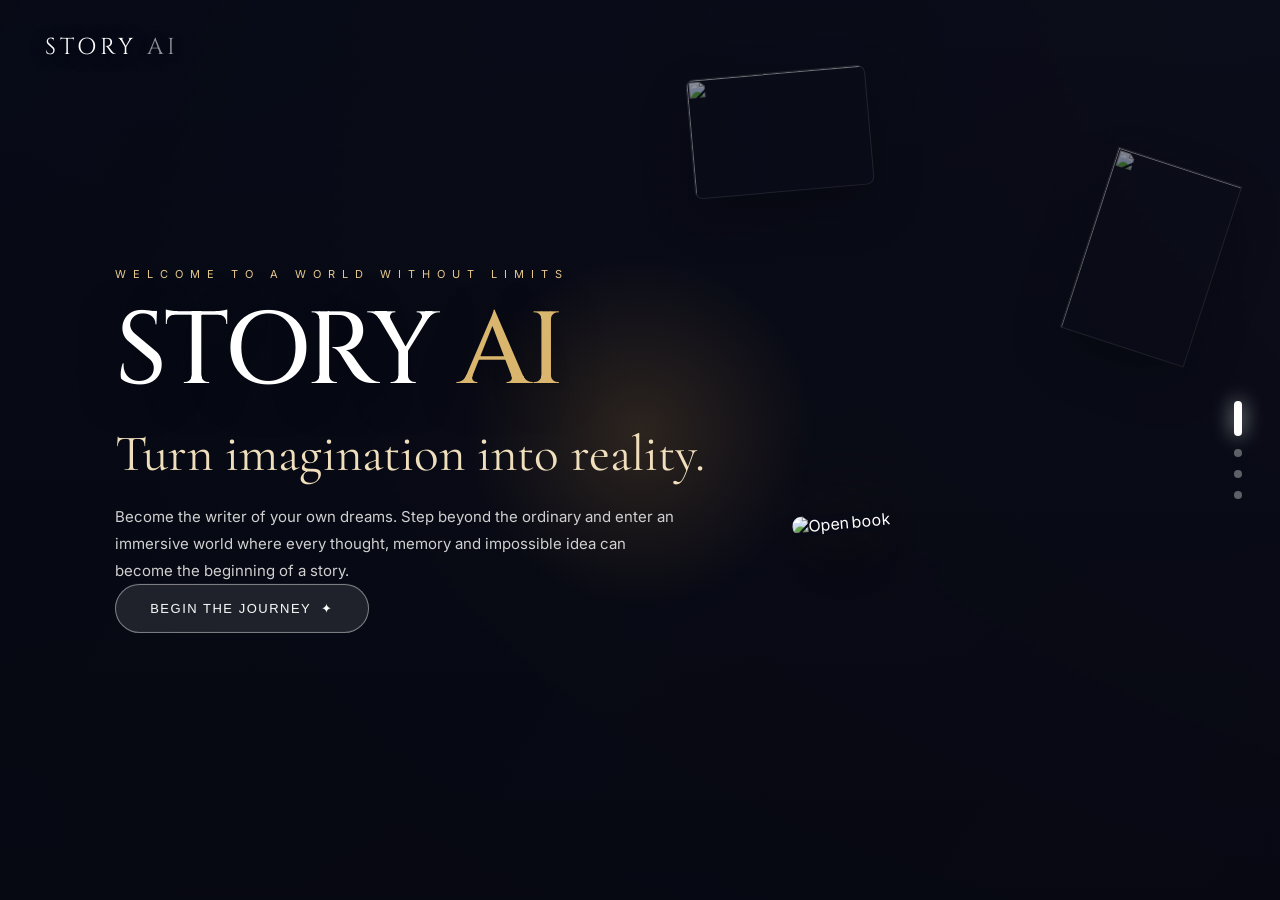
==== commit 125f2fb3: "Update index.html" ====
--- a/frontend/index.html
+++ b/frontend/index.html
@@ -1,1533 +1,1868 @@
 <!DOCTYPE html>
 <html lang="en">
-
 <head>
-
-    <meta charset="UTF-8">
-    <meta name="viewport" content="width=device-width, initial-scale=1.0">
-
-    <title>STORY AI — Turn Imagination Into Reality</title>
-
-    <link rel="preconnect" href="https://fonts.googleapis.com">
-    <link rel="preconnect" href="https://fonts.gstatic.com" crossorigin>
-
-    <link
-        href="https://fonts.googleapis.com/css2?family=Cormorant+Garamond:wght@500;600;700&family=Inter:wght@400;500;600&display=swap"
-        rel="stylesheet">
-
-    <style>
-
-        * {
-            margin: 0;
-            padding: 0;
-            box-sizing: border-box;
+<meta charset="UTF-8">
+<meta name="viewport" content="width=device-width, initial-scale=1.0">
+
+<title>STORY AI — Enter Your World</title>
+
+<link rel="preconnect" href="https://fonts.googleapis.com">
+<link rel="preconnect" href="https://fonts.gstatic.com" crossorigin>
+
+<link href="https://fonts.googleapis.com/css2?family=Cinzel:wght@400;500;600;700&family=Cormorant+Garamond:wght@400;500;600;700&family=Inter:wght@300;400;500;600&display=swap" rel="stylesheet">
+
+<style>
+
+/* =========================================================
+   RESET
+========================================================= */
+
+*{
+    margin:0;
+    padding:0;
+    box-sizing:border-box;
+}
+
+html,
+body{
+    width:100%;
+    height:100%;
+    overflow:hidden;
+}
+
+body{
+    font-family:"Inter",sans-serif;
+    background:#080b14;
+    color:white;
+}
+
+
+/* =========================================================
+   MAIN STORY STAGE
+========================================================= */
+
+.story-stage{
+
+    position:fixed;
+
+    inset:0;
+
+    width:100vw;
+    height:100vh;
+
+    overflow:hidden;
+
+}
+
+
+/* =========================================================
+   EACH PAGE
+========================================================= */
+
+.page{
+
+    position:absolute;
+
+    inset:0;
+
+    width:100%;
+    height:100%;
+
+    overflow:hidden;
+
+    opacity:0;
+
+    visibility:hidden;
+
+    transform:scale(1.12);
+
+    transition:
+        opacity 1s cubic-bezier(.77,0,.18,1),
+        transform 1.4s cubic-bezier(.77,0,.18,1);
+
+}
+
+.page.active{
+
+    opacity:1;
+
+    visibility:visible;
+
+    transform:scale(1);
+
+    z-index:10;
+
+}
+
+
+/* =========================================================
+   PAGE TRANSITION FLASH
+========================================================= */
+
+.transition-flash{
+
+    position:fixed;
+
+    inset:0;
+
+    background:white;
+
+    z-index:200;
+
+    pointer-events:none;
+
+    opacity:0;
+
+}
+
+.transition-flash.animate{
+
+    animation:flash .9s ease;
+
+}
+
+@keyframes flash{
+
+    0%{
+        opacity:0;
+    }
+
+    35%{
+        opacity:.18;
+    }
+
+    100%{
+        opacity:0;
+    }
+
+}
+
+
+/* =========================================================
+   PAGE COUNTER
+========================================================= */
+
+.page-counter{
+
+    position:fixed;
+
+    right:38px;
+
+    top:50%;
+
+    transform:translateY(-50%);
+
+    z-index:100;
+
+    display:flex;
+
+    flex-direction:column;
+
+    align-items:center;
+
+    gap:13px;
+
+}
+
+.dot{
+
+    width:8px;
+    height:8px;
+
+    border-radius:50%;
+
+    background:rgba(255,255,255,.35);
+
+    transition:.5s;
+
+    cursor:pointer;
+
+}
+
+.dot.active{
+
+    height:35px;
+
+    border-radius:10px;
+
+    background:white;
+
+    box-shadow:
+        0 0 20px rgba(255,255,255,.7);
+
+}
+
+
+/* =========================================================
+   LOGO
+========================================================= */
+
+.logo{
+
+    position:absolute;
+
+    top:32px;
+    left:45px;
+
+    z-index:50;
+
+    font-family:"Cinzel",serif;
+
+    font-size:23px;
+
+    letter-spacing:4px;
+
+    color:white;
+
+    text-shadow:
+        0 2px 20px rgba(0,0,0,.4);
+
+}
+
+.logo span{
+    opacity:.55;
+}
+
+
+/* =========================================================
+   COMMON BUTTON
+========================================================= */
+
+.next-btn{
+
+    border:1px solid rgba(255,255,255,.45);
+
+    background:rgba(255,255,255,.1);
+
+    backdrop-filter:blur(15px);
+
+    color:white;
+
+    padding:16px 34px;
+
+    border-radius:50px;
+
+    font-size:13px;
+
+    letter-spacing:1.5px;
+
+    font-weight:500;
+
+    cursor:pointer;
+
+    transition:.4s;
+
+}
+
+.next-btn:hover{
+
+    background:white;
+
+    color:#172022;
+
+    transform:translateY(-5px);
+
+    box-shadow:
+        0 15px 40px rgba(0,0,0,.3);
+
+}
+
+
+/* =========================================================
+   PAGE 1
+   THE BOOK
+========================================================= */
+
+.page-one{
+
+    background:
+
+        linear-gradient(
+            120deg,
+            rgba(8,12,25,.95),
+            rgba(25,21,42,.45)
+        ),
+
+        url("https://images.unsplash.com/photo-1544947950-fa07a98d237f?auto=format&fit=crop&w=2200&q=90")
+        center/cover;
+
+}
+
+
+/* atmospheric overlay */
+
+.page-one::after{
+
+    content:"";
+
+    position:absolute;
+
+    inset:0;
+
+    background:
+
+        radial-gradient(
+            circle at 50% 48%,
+            rgba(205,154,73,.18),
+            transparent 22%
+        ),
+
+        linear-gradient(
+            to bottom,
+            rgba(5,7,15,.2),
+            rgba(5,7,15,.75)
+        );
+
+}
+
+
+/* PAGE 1 CONTENT */
+
+.page-one-content{
+
+    position:absolute;
+
+    z-index:20;
+
+    left:9%;
+
+    top:50%;
+
+    transform:translateY(-50%);
+
+    max-width:720px;
+
+}
+
+.small-title{
+
+    font-size:11px;
+
+    text-transform:uppercase;
+
+    letter-spacing:7px;
+
+    color:#e7c98d;
+
+    margin-bottom:25px;
+
+    animation:appearUp 1.3s ease;
+
+}
+
+.page-one h1{
+
+    font-family:"Cinzel",serif;
+
+    font-size:clamp(55px,8vw,115px);
+
+    line-height:.9;
+
+    font-weight:500;
+
+    letter-spacing:-3px;
+
+    text-shadow:
+        0 8px 40px rgba(0,0,0,.5);
+
+    animation:appearUp 1.5s ease;
+
+}
+
+.page-one h1 span{
+
+    color:#d9b56d;
+
+}
+
+.page-one h2{
+
+    font-family:"Cormorant Garamond",serif;
+
+    font-size:clamp(30px,4vw,55px);
+
+    font-weight:400;
+
+    color:#f0dfbc;
+
+    margin-top:25px;
+
+    animation:appearUp 1.8s ease;
+
+}
+
+.page-one p{
+
+    max-width:570px;
+
+    margin-top:18px;
+
+    line-height:1.8;
+
+    color:#d0d0d0;
+
+    font-size:15px;
+
+    animation:appearUp 2s ease;
+
+}
+
+
+/* floating book */
+
+.floating-book{
+
+    position:absolute;
+
+    width:360px;
+
+    height:270px;
+
+    right:10%;
+
+    bottom:13%;
+
+    z-index:20;
+
+    animation:floatBook 5s ease-in-out infinite;
+
+}
+
+.book-image{
+
+    width:100%;
+
+    height:100%;
+
+    object-fit:cover;
+
+    border-radius:10px;
+
+    box-shadow:
+
+        0 35px 70px rgba(0,0,0,.6),
+
+        0 0 70px rgba(216,177,102,.15);
+
+    transform:rotate(-5deg);
+
+    filter:saturate(.75) contrast(1.05);
+
+}
+
+@keyframes floatBook{
+
+    0%,100%{
+        transform:translateY(0) rotate(0deg);
+    }
+
+    50%{
+        transform:translateY(-25px) rotate(2deg);
+    }
+
+}
+
+
+/* floating images */
+
+.page-one-img{
+
+    position:absolute;
+
+    object-fit:cover;
+
+    border:1px solid rgba(255,255,255,.18);
+
+    box-shadow:
+        0 20px 50px rgba(0,0,0,.45);
+
+    opacity:.75;
+
+}
+
+.img-pen{
+
+    width:130px;
+    height:190px;
+
+    right:5%;
+    top:18%;
+
+    transform:rotate(18deg);
+
+    animation:floatSmall 5s infinite ease-in-out;
+
+}
+
+.img-sky{
+
+    width:180px;
+    height:120px;
+
+    right:32%;
+    top:8%;
+
+    border-radius:8px;
+
+    transform:rotate(-5deg);
+
+    animation:floatSmall 6s infinite ease-in-out reverse;
+
+}
+
+@keyframes floatSmall{
+
+    0%,100%{
+        transform:translateY(0) rotate(3deg);
+    }
+
+    50%{
+        transform:translateY(-18px) rotate(-3deg);
+    }
+
+}
+
+
+/* =========================================================
+   PAGE 2
+   THE SKY KINGDOM
+========================================================= */
+
+.page-two{
+
+    background:
+
+        linear-gradient(
+            rgba(12,26,52,.25),
+            rgba(10,16,32,.75)
+        ),
+
+        url("https://images.unsplash.com/photo-1500534623283-312aade485b7?auto=format&fit=crop&w=2200&q=90")
+        center/cover;
+
+}
+
+
+/* giant moon */
+
+.moon{
+
+    position:absolute;
+
+    width:230px;
+    height:230px;
+
+    border-radius:50%;
+
+    right:14%;
+    top:10%;
+
+    background:
+
+        radial-gradient(
+            circle at 35% 30%,
+            #fff,
+            #e7e2ce 60%,
+            #bdb8a6
+        );
+
+    box-shadow:
+
+        0 0 50px rgba(255,255,225,.5),
+        0 0 150px rgba(255,255,225,.25);
+
+    animation:moonFloat 7s ease-in-out infinite;
+
+}
+
+@keyframes moonFloat{
+
+    0%,100%{
+        transform:translateY(0);
+    }
+
+    50%{
+        transform:translateY(-20px);
+    }
+
+}
+
+
+/* tower image */
+
+.tower-image{
+
+    position:absolute;
+
+    right:11%;
+
+    bottom:-40px;
+
+    width:390px;
+
+    height:650px;
+
+    object-fit:cover;
+
+    object-position:center;
+
+    mask-image:
+        linear-gradient(
+            to bottom,
+            transparent 0%,
+            black 15%,
+            black 100%
+        );
+
+    opacity:.9;
+
+    filter:
+        brightness(.65)
+        contrast(1.15);
+
+    animation:towerReveal 2s ease;
+
+}
+
+@keyframes towerReveal{
+
+    from{
+        transform:translateY(100px);
+        opacity:0;
+    }
+
+    to{
+        transform:translateY(0);
+        opacity:.9;
+    }
+
+}
+
+
+/* clouds */
+
+.cloud-image{
+
+    position:absolute;
+
+    width:500px;
+    height:170px;
+
+    object-fit:cover;
+
+    opacity:.35;
+
+    mix-blend-mode:screen;
+
+    filter:blur(3px);
+
+    animation:cloudMove 22s linear infinite;
+
+}
+
+.cloud-a{
+
+    top:25%;
+    left:-500px;
+
+}
+
+.cloud-b{
+
+    top:60%;
+    left:-600px;
+
+    animation-delay:9s;
+
+}
+
+@keyframes cloudMove{
+
+    from{
+        transform:translateX(0);
+    }
+
+    to{
+        transform:translateX(170vw);
+    }
+
+}
+
+
+/* page 2 text */
+
+.page-two-content{
+
+    position:absolute;
+
+    z-index:20;
+
+    left:9%;
+
+    top:50%;
+
+    transform:translateY(-50%);
+
+    max-width:650px;
+
+}
+
+.page-two h2{
+
+    font-family:"Cormorant Garamond",serif;
+
+    font-size:clamp(60px,7vw,105px);
+
+    line-height:.82;
+
+    font-weight:500;
+
+    text-shadow:
+        0 10px 40px rgba(0,0,0,.45);
+
+}
+
+.page-two h2 span{
+
+    color:#e4c27c;
+
+}
+
+.page-two p{
+
+    max-width:500px;
+
+    margin:28px 0;
+
+    line-height:1.8;
+
+    color:#e0e4e9;
+
+}
+
+
+/* =========================================================
+   PAGE 3
+   CHARACTERS / DREAMS
+========================================================= */
+
+.page-three{
+
+    background:
+
+        linear-gradient(
+            135deg,
+            #201225,
+            #321b35 45%,
+            #10172d
+        );
+
+}
+
+
+/* background image */
+
+.page-three-bg{
+
+    position:absolute;
+
+    inset:0;
+
+    width:100%;
+    height:100%;
+
+    object-fit:cover;
+
+    opacity:.22;
+
+    mix-blend-mode:screen;
+
+}
+
+
+/* purple glow */
+
+.page-three::before{
+
+    content:"";
+
+    position:absolute;
+
+    width:700px;
+    height:700px;
+
+    left:50%;
+    top:50%;
+
+    transform:translate(-50%,-50%);
+
+    background:
+
+        radial-gradient(
+            circle,
+            rgba(196,115,220,.25),
+            transparent 65%
+        );
+
+}
+
+
+/* page 3 content */
+
+.page-three-content{
+
+    position:absolute;
+
+    inset:0;
+
+    z-index:20;
+
+    display:flex;
+
+    flex-direction:column;
+
+    align-items:center;
+
+    justify-content:center;
+
+    text-align:center;
+
+}
+
+.page-three h2{
+
+    font-family:"Cormorant Garamond",serif;
+
+    font-size:clamp(55px,7vw,100px);
+
+    line-height:.85;
+
+    font-weight:500;
+
+    max-width:850px;
+
+}
+
+.page-three h2 span{
+
+    color:#df9de9;
+
+}
+
+.page-three p{
+
+    max-width:620px;
+
+    color:#d6cbd8;
+
+    line-height:1.8;
+
+    margin:25px auto 35px;
+
+}
+
+
+/* image cards */
+
+.image-gallery{
+
+    display:flex;
+
+    gap:20px;
+
+    margin-top:15px;
+
+}
+
+.gallery-card{
+
+    width:180px;
+    height:230px;
+
+    border-radius:15px;
+
+    overflow:hidden;
+
+    border:1px solid rgba(255,255,255,.2);
+
+    box-shadow:
+        0 25px 50px rgba(0,0,0,.4);
+
+    transition:.5s;
+
+}
+
+.gallery-card img{
+
+    width:100%;
+    height:100%;
+
+    object-fit:cover;
+
+    transition:.7s;
+
+}
+
+.gallery-card:nth-child(1){
+    transform:rotate(-7deg) translateY(15px);
+}
+
+.gallery-card:nth-child(2){
+    transform:translateY(-15px);
+}
+
+.gallery-card:nth-child(3){
+    transform:rotate(7deg) translateY(15px);
+}
+
+.gallery-card:hover{
+
+    transform:
+        translateY(-20px)
+        scale(1.08)
+        rotate(0);
+
+    z-index:5;
+
+}
+
+.gallery-card:hover img{
+
+    transform:scale(1.12);
+
+}
+
+
+/* =========================================================
+   PAGE 4
+   THE DOOR
+========================================================= */
+
+.page-four{
+
+    background:
+
+        linear-gradient(
+            rgba(4,8,18,.35),
+            rgba(3,5,12,.8)
+        ),
+
+        url("https://images.unsplash.com/photo-1518709268805-4e9042af9f23?auto=format&fit=crop&w=2200&q=90")
+        center/cover;
+
+}
+
+
+/* dark overlay */
+
+.page-four::before{
+
+    content:"";
+
+    position:absolute;
+
+    inset:0;
+
+    background:
+
+        radial-gradient(
+            circle at 50% 50%,
+            transparent 0%,
+            rgba(2,4,10,.75) 75%
+        );
+
+}
+
+
+/* floating particles */
+
+.particle{
+
+    position:absolute;
+
+    width:4px;
+    height:4px;
+
+    border-radius:50%;
+
+    background:#f0d38d;
+
+    box-shadow:
+        0 0 12px #f0d38d;
+
+    animation:particleFloat linear infinite;
+
+}
+
+@keyframes particleFloat{
+
+    from{
+        transform:translateY(100vh);
+        opacity:0;
+    }
+
+    20%{
+        opacity:1;
+    }
+
+    80%{
+        opacity:1;
+    }
+
+    to{
+        transform:translateY(-20vh);
+        opacity:0;
+    }
+
+}
+
+
+/* final door */
+
+.final-content{
+
+    position:absolute;
+
+    z-index:20;
+
+    inset:0;
+
+    display:flex;
+
+    flex-direction:column;
+
+    align-items:center;
+
+    justify-content:center;
+
+    text-align:center;
+
+}
+
+.final-small{
+
+    color:#e5c982;
+
+    letter-spacing:8px;
+
+    font-size:11px;
+
+    text-transform:uppercase;
+
+    margin-bottom:25px;
+
+}
+
+.final-content h2{
+
+    font-family:"Cinzel",serif;
+
+    font-size:clamp(50px,7vw,100px);
+
+    line-height:.9;
+
+    font-weight:500;
+
+    text-shadow:
+        0 10px 50px rgba(0,0,0,.7);
+
+}
+
+.final-content h2 span{
+
+    color:#e6c47e;
+
+}
+
+.final-content p{
+
+    max-width:570px;
+
+    color:#d0d1d5;
+
+    line-height:1.8;
+
+    margin:25px 0;
+
+}
+
+
+/* glowing door */
+
+.magic-door{
+
+    width:230px;
+    height:300px;
+
+    border:2px solid rgba(232,198,123,.7);
+
+    border-radius:120px 120px 8px 8px;
+
+    margin:15px 0 25px;
+
+    position:relative;
+
+    background:
+
+        radial-gradient(
+            circle at 50% 50%,
+            rgba(231,190,107,.25),
+            transparent 55%
+        ),
+
+        rgba(5,8,18,.55);
+
+    box-shadow:
+
+        0 0 35px rgba(226,188,104,.35),
+
+        inset 0 0 50px rgba(226,188,104,.1);
+
+    animation:doorPulse 3s infinite ease-in-out;
+
+}
+
+.magic-door::before{
+
+    content:"";
+
+    position:absolute;
+
+    inset:18px;
+
+    border:1px solid rgba(239,210,151,.35);
+
+    border-radius:105px 105px 4px 4px;
+
+}
+
+.magic-door::after{
+
+    content:"✦";
+
+    position:absolute;
+
+    top:50%;
+    left:50%;
+
+    transform:translate(-50%,-50%);
+
+    font-size:55px;
+
+    color:#efd18b;
+
+    text-shadow:
+        0 0 30px rgba(239,209,139,.8);
+
+    animation:starRotate 5s linear infinite;
+
+}
+
+@keyframes doorPulse{
+
+    0%,100%{
+
+        box-shadow:
+            0 0 35px rgba(226,188,104,.35),
+            inset 0 0 50px rgba(226,188,104,.1);
+
+    }
+
+    50%{
+
+        box-shadow:
+            0 0 80px rgba(226,188,104,.65),
+            inset 0 0 80px rgba(226,188,104,.2);
+
+    }
+
+}
+
+@keyframes starRotate{
+
+    from{
+        transform:translate(-50%,-50%) rotate(0);
+    }
+
+    to{
+        transform:translate(-50%,-50%) rotate(360deg);
+    }
+
+}
+
+
+/* final button */
+
+.enter-button{
+
+    border:none;
+
+    padding:18px 45px;
+
+    border-radius:50px;
+
+    background:#e7c477;
+
+    color:#17130a;
+
+    font-size:14px;
+
+    font-weight:600;
+
+    letter-spacing:1px;
+
+    cursor:pointer;
+
+    box-shadow:
+        0 15px 45px rgba(231,196,119,.25);
+
+    transition:.4s;
+
+}
+
+.enter-button:hover{
+
+    transform:translateY(-6px) scale(1.04);
+
+    box-shadow:
+        0 25px 65px rgba(231,196,119,.4);
+
+}
+
+
+/* =========================================================
+   GENERAL ANIMATIONS
+========================================================= */
+
+@keyframes appearUp{
+
+    from{
+        opacity:0;
+        transform:translateY(50px);
+    }
+
+    to{
+        opacity:1;
+        transform:translateY(0);
+    }
+
+}
+
+
+/* =========================================================
+   MOBILE
+========================================================= */
+
+@media(max-width:800px){
+
+    .logo{
+        left:22px;
+        top:22px;
+        font-size:18px;
+    }
+
+    .page-counter{
+        right:15px;
+    }
+
+    .page-one-content,
+    .page-two-content{
+
+        left:8%;
+        right:8%;
+
+    }
+
+    .floating-book{
+
+        width:230px;
+        height:170px;
+
+        right:4%;
+        bottom:8%;
+
+        opacity:.65;
+
+    }
+
+    .img-pen,
+    .img-sky{
+
+        display:none;
+
+    }
+
+    .tower-image{
+
+        width:260px;
+        height:480px;
+
+        right:-30px;
+
+        opacity:.65;
+
+    }
+
+    .moon{
+
+        width:130px;
+        height:130px;
+
+    }
+
+    .image-gallery{
+
+        gap:8px;
+
+    }
+
+    .gallery-card{
+
+        width:100px;
+        height:140px;
+
+    }
+
+    .page-three p{
+
+        padding:0 20px;
+
+    }
+
+    .magic-door{
+
+        width:170px;
+        height:230px;
+
+    }
+
+}
+
+</style>
+</head>
+
+
+<body>
+
+
+<div class="story-stage">
+
+
+<!-- =====================================================
+     PAGE INDICATORS
+===================================================== -->
+
+<div class="page-counter">
+
+    <div class="dot active" onclick="goToPage(0)"></div>
+    <div class="dot" onclick="goToPage(1)"></div>
+    <div class="dot" onclick="goToPage(2)"></div>
+    <div class="dot" onclick="goToPage(3)"></div>
+
+</div>
+
+
+<!-- =====================================================
+     LOGO
+===================================================== -->
+
+<div class="logo">
+    STORY <span>AI</span>
+</div>
+
+
+
+<!-- =====================================================
+     PAGE 1
+===================================================== -->
+
+<section class="page page-one active">
+
+    <div class="page-one-content">
+
+        <div class="small-title">
+            Welcome to a world without limits
+        </div>
+
+        <h1>
+            STORY <span>AI</span>
+        </h1>
+
+        <h2>
+            Turn imagination into reality.
+        </h2>
+
+        <p>
+            Become the writer of your own dreams.
+            Step beyond the ordinary and enter an
+            immersive world where every thought,
+            memory and impossible idea can become
+            the beginning of a story.
+        </p>
+
+        <button
+            class="next-btn"
+            onclick="nextPage()"
+        >
+            BEGIN THE JOURNEY&nbsp; ✦
+        </button>
+
+    </div>
+
+
+    <!-- floating book -->
+
+    <div class="floating-book">
+
+        <img
+            class="book-image"
+            src="https://images.unsplash.com/photo-1544947950-fa07a98d237f?auto=format&fit=crop&w=900&q=85"
+            alt="Open book"
+        >
+
+    </div>
+
+
+    <!-- floating images -->
+
+    <img
+        class="page-one-img img-pen"
+        src="https://images.unsplash.com/photo-1455390582262-044cdead277a?auto=format&fit=crop&w=500&q=80"
+        alt=""
+    >
+
+    <img
+        class="page-one-img img-sky"
+        src="https://images.unsplash.com/photo-1500534623283-312aade485b7?auto=format&fit=crop&w=600&q=80"
+        alt=""
+    >
+
+</section>
+
+
+
+<!-- =====================================================
+     PAGE 2
+===================================================== -->
+
+<section class="page page-two">
+
+    <div class="moon"></div>
+
+
+    <img
+        class="tower-image"
+        src="https://images.unsplash.com/photo-1534447677768-be436bb09401?auto=format&fit=crop&w=900&q=85"
+        alt="Fantasy tower"
+    >
+
+
+    <img
+        class="cloud-image cloud-a"
+        src="https://images.unsplash.com/photo-1519681393784-d120267933ba?auto=format&fit=crop&w=1000&q=70"
+        alt=""
+    >
+
+    <img
+        class="cloud-image cloud-b"
+        src="https://images.unsplash.com/photo-1464822759023-fed622ff2c3b?auto=format&fit=crop&w=1000&q=70"
+        alt=""
+    >
+
+
+    <div class="page-two-content">
+
+        <div class="small-title">
+            Step Two — Enter the unknown
+        </div>
+
+        <h2>
+            Imagine a world<br>
+            <span>beyond reality.</span>
+        </h2>
+
+        <p>
+            Perhaps there is a forgotten tower above
+            the clouds. Perhaps an ancient kingdom is
+            waiting beyond the stars.
+
+            Your imagination decides what exists.
+        </p>
+
+        <button
+            class="next-btn"
+            onclick="nextPage()"
+        >
+            EXPLORE THE WORLD&nbsp; →
+        </button>
+
+    </div>
+
+</section>
+
+
+
+<!-- =====================================================
+     PAGE 3
+===================================================== -->
+
+<section class="page page-three">
+
+    <img
+        class="page-three-bg"
+        src="https://images.unsplash.com/photo-1519608487953-e999c86e7455?auto=format&fit=crop&w=2200&q=80"
+        alt=""
+    >
+
+
+    <div class="page-three-content">
+
+        <div class="small-title">
+            Step Three — Create
+        </div>
+
+        <h2>
+            Every character has a story.<br>
+            <span>Give yours a beginning.</span>
+        </h2>
+
+        <p>
+            Create heroes, mysteries, impossible places
+            and adventures that exist nowhere else.
+
+            Choose the world.
+            Choose the character.
+            Choose what happens next.
+        </p>
+
+
+        <div class="image-gallery">
+
+            <div class="gallery-card">
+
+                <img
+                    src="https://images.unsplash.com/photo-1518709268805-4e9042af9f23?auto=format&fit=crop&w=600&q=85"
+                    alt="Fantasy world"
+                >
+
+            </div>
+
+
+            <div class="gallery-card">
+
+                <img
+                    src="https://images.unsplash.com/photo-1500534314209-a25ddb2bd429?auto=format&fit=crop&w=600&q=85"
+                    alt="Adventure landscape"
+                >
+
+            </div>
+
+
+            <div class="gallery-card">
+
+                <img
+                    src="https://images.unsplash.com/photo-1470770841072-f978cf4d019e?auto=format&fit=crop&w=600&q=85"
+                    alt="Dream landscape"
+                >
+
+            </div>
+
+        </div>
+
+
+        <button
+            class="next-btn"
+            onclick="nextPage()"
+        >
+            WRITE YOUR BEGINNING&nbsp; ✦
+        </button>
+
+    </div>
+
+</section>
+
+
+
+<!-- =====================================================
+     PAGE 4
+===================================================== -->
+
+<section class="page page-four">
+
+    <!-- particles -->
+
+    <div class="particle" style="left:10%;animation-duration:12s;"></div>
+    <div class="particle" style="left:18%;animation-duration:16s;animation-delay:2s;"></div>
+    <div class="particle" style="left:29%;animation-duration:13s;animation-delay:4s;"></div>
+    <div class="particle" style="left:42%;animation-duration:18s;animation-delay:1s;"></div>
+    <div class="particle" style="left:55%;animation-duration:14s;animation-delay:5s;"></div>
+    <div class="particle" style="left:67%;animation-duration:17s;animation-delay:2s;"></div>
+    <div class="particle" style="left:78%;animation-duration:12s;animation-delay:6s;"></div>
+    <div class="particle" style="left:90%;animation-duration:19s;animation-delay:3s;"></div>
+
+
+    <div class="final-content">
+
+        <div class="final-small">
+            The final door
+        </div>
+
+        <h2>
+            Your world<br>
+            <span>begins here.</span>
+        </h2>
+
+        <p>
+            Close your eyes.
+
+            Imagine the place.
+            Imagine the character.
+            Imagine what happens next.
+
+            The blank page is waiting for you.
+        </p>
+
+
+        <div class="magic-door"></div>
+
+
+        <button
+            class="enter-button"
+            onclick="openCreator()"
+        >
+            OPEN STORY AI ✦
+        </button>
+
+    </div>
+
+</section>
+
+
+</div>
+
+
+<!-- transition -->
+
+<div class="transition-flash" id="flash"></div>
+
+
+
+<script>
+
+/* =========================================================
+   PAGE CONTROL
+========================================================= */
+
+let currentPage = 0;
+
+const pages = document.querySelectorAll(".page");
+
+const dots = document.querySelectorAll(".dot");
+
+const flash = document.getElementById("flash");
+
+let locked = false;
+
+
+function goToPage(index){
+
+    if(index < 0){
+        index = 0;
+    }
+
+    if(index >= pages.length){
+        index = pages.length - 1;
+    }
+
+    if(index === currentPage){
+        return;
+    }
+
+
+    currentPage = index;
+
+
+    flash.classList.remove("animate");
+
+    void flash.offsetWidth;
+
+    flash.classList.add("animate");
+
+
+    pages.forEach((page,i)=>{
+
+        page.classList.toggle(
+            "active",
+            i === currentPage
+        );
+
+    });
+
+
+    dots.forEach((dot,i)=>{
+
+        dot.classList.toggle(
+            "active",
+            i === currentPage
+        );
+
+    });
+
+}
+
+
+function nextPage(){
+
+    if(currentPage < pages.length - 1){
+
+        goToPage(currentPage + 1);
+
+    }
+
+}
+
+
+function previousPage(){
+
+    if(currentPage > 0){
+
+        goToPage(currentPage - 1);
+
+    }
+
+}
+
+
+/* =========================================================
+   FINAL BUTTON
+========================================================= */
+
+function openCreator(){
+
+    window.location.href = "create.html";
+
+}
+
+
+/* =========================================================
+   MOUSE WHEEL
+========================================================= */
+
+window.addEventListener(
+    "wheel",
+    function(event){
+
+        if(locked){
+            return;
         }
 
-        html {
-            scroll-behavior: smooth;
+        locked = true;
+
+
+        if(event.deltaY > 0){
+
+            nextPage();
+
         }
-
-        body {
-            font-family: "Inter", sans-serif;
-            background: #f5faf3;
-            color: #174b2d;
-            overflow-x: hidden;
+        else if(event.deltaY < 0){
+
+            previousPage();
+
         }
 
-        /* =========================================
-           GLOBAL
-        ========================================= */
-
-        .page {
-            min-height: 100vh;
-            width: 100%;
-            position: relative;
-            overflow: hidden;
+
+        setTimeout(()=>{
+
+            locked = false;
+
+        },1200);
+
+    },
+    {passive:true}
+);
+
+
+/* =========================================================
+   KEYBOARD
+========================================================= */
+
+document.addEventListener(
+    "keydown",
+    function(event){
+
+        if(
+            event.key === "ArrowDown" ||
+            event.key === "ArrowRight"
+        ){
+
+            nextPage();
+
         }
 
-        .serif {
-            font-family: "Cormorant Garamond", serif;
+
+        if(
+            event.key === "ArrowUp" ||
+            event.key === "ArrowLeft"
+        ){
+
+            previousPage();
+
         }
 
-        /* =========================================
-           FLOATING PARTICLES
-        ========================================= */
-
-        .particles {
-            position: absolute;
-            inset: 0;
-            pointer-events: none;
-            overflow: hidden;
+    }
+);
+
+
+/* =========================================================
+   TOUCH / SWIPE
+========================================================= */
+
+let touchStartY = 0;
+
+window.addEventListener(
+    "touchstart",
+    function(event){
+
+        touchStartY =
+            event.touches[0].clientY;
+
+    },
+    {passive:true}
+);
+
+
+window.addEventListener(
+    "touchend",
+    function(event){
+
+        const touchEndY =
+            event.changedTouches[0].clientY;
+
+        const difference =
+            touchStartY - touchEndY;
+
+
+        if(Math.abs(difference) < 50){
+            return;
         }
 
-        .particle {
-            position: absolute;
-            width: 6px;
-            height: 6px;
-            border-radius: 50%;
-            background: rgba(69, 153, 91, 0.35);
-            animation: floatParticle 8s infinite ease-in-out;
+
+        if(difference > 0){
+
+            nextPage();
+
         }
-
-        .particle:nth-child(1) {
-            left: 12%;
-            top: 25%;
-            animation-delay: 0s;
+        else{
+
+            previousPage();
+
         }
 
-        .particle:nth-child(2) {
-            left: 80%;
-            top: 20%;
-            animation-delay: 2s;
-        }
-
-        .particle:nth-child(3) {
-            left: 70%;
-            top: 70%;
-            animation-delay: 4s;
-        }
-
-        .particle:nth-child(4) {
-            left: 25%;
-            top: 75%;
-            animation-delay: 1s;
-        }
-
-        .particle:nth-child(5) {
-            left: 52%;
-            top: 18%;
-            animation-delay: 3s;
-        }
-
-        @keyframes floatParticle {
-
-            0%,
-            100% {
-                transform: translateY(0) scale(1);
-                opacity: 0.3;
-            }
-
-            50% {
-                transform: translateY(-35px) scale(1.5);
-                opacity: 0.8;
-            }
-        }
-
-        /* =========================================
-           PAGE 1
-        ========================================= */
-
-        #welcome {
-
-            min-height: 100vh;
-
-            display: flex;
-            align-items: center;
-            justify-content: center;
-
-            background:
-                radial-gradient(
-                    circle at 20% 20%,
-                    rgba(180, 221, 183, 0.65),
-                    transparent 30%
-                ),
-                radial-gradient(
-                    circle at 80% 70%,
-                    rgba(191, 226, 194, 0.6),
-                    transparent 30%
-                ),
-                linear-gradient(
-                    135deg,
-                    #fbfdf9,
-                    #eaf6e8
-                );
-        }
-
-        .welcome-content {
-
-            width: min(1050px, 90%);
-
-            text-align: center;
-
-            position: relative;
-
-            z-index: 2;
-
-            transform: translateY(-15px);
-        }
-
-        .small-title {
-
-            color: #4c9a5b;
-
-            text-transform: uppercase;
-
-            letter-spacing: 6px;
-
-            font-size: 13px;
-
-            font-weight: 600;
-
-            margin-bottom: 20px;
-
-            animation: fadeDown 1s ease;
-        }
-
-        .welcome-content h1 {
-
-            font-family: "Cormorant Garamond", serif;
-
-            font-size: clamp(68px, 10vw, 125px);
-
-            line-height: 0.88;
-
-            color: #164d2d;
-
-            font-weight: 600;
-
-            animation: fadeUp 1s ease;
-        }
-
-        .welcome-content h1 span {
-
-            color: #52a363;
-
-        }
-
-        .welcome-content h2 {
-
-            font-family: "Cormorant Garamond", serif;
-
-            font-size: clamp(35px, 5vw, 60px);
-
-            font-weight: 500;
-
-            color: #2b7042;
-
-            margin-top: 22px;
-
-            animation: fadeUp 1.2s ease;
-
-        }
-
-        .welcome-content p {
-
-            max-width: 650px;
-
-            margin: 22px auto 0;
-
-            color: #66776a;
-
-            font-size: 16px;
-
-            line-height: 1.8;
-
-            animation: fadeUp 1.4s ease;
-
-        }
-
-        .begin-btn {
-
-            margin-top: 35px;
-
-            border: none;
-
-            background: #268746;
-
-            color: white;
-
-            padding: 17px 42px;
-
-            border-radius: 50px;
-
-            font-size: 16px;
-
-            font-weight: 600;
-
-            cursor: pointer;
-
-            box-shadow:
-                0 15px 35px rgba(38, 135, 70, 0.25);
-
-            transition: 0.3s;
-
-            animation:
-                fadeUp 1.6s ease,
-                gentlePulse 3s infinite 2s;
-        }
-
-        .begin-btn:hover {
-
-            transform: translateY(-5px);
-
-            background: #176c35;
-
-            box-shadow:
-                0 20px 40px rgba(38, 135, 70, 0.32);
-        }
-
-        @keyframes gentlePulse {
-
-            0%,
-            100% {
-                box-shadow:
-                    0 15px 35px rgba(38, 135, 70, 0.25);
-            }
-
-            50% {
-                box-shadow:
-                    0 18px 45px rgba(38, 135, 70, 0.4);
-            }
-        }
-
-        /* BOOK */
-
-        .book {
-
-            position: absolute;
-
-            width: 170px;
-
-            height: 115px;
-
-            right: 8%;
-
-            bottom: 12%;
-
-            transform: rotate(-12deg);
-
-            opacity: 0.85;
-
-            animation: bookFloat 5s infinite ease-in-out;
-        }
-
-        .book-left,
-        .book-right {
-
-            position: absolute;
-
-            width: 85px;
-
-            height: 110px;
-
-            background: #ffffff;
-
-            border: 2px solid #b9d7bc;
-
-            top: 0;
-
-            box-shadow:
-                0 15px 30px rgba(41, 104, 55, 0.12);
-        }
-
-        .book-left {
-
-            left: 0;
-
-            border-radius: 7px 2px 2px 7px;
-
-            transform: skewY(5deg);
-        }
-
-        .book-right {
-
-            right: 0;
-
-            border-radius: 2px 7px 7px 2px;
-
-            transform: skewY(-5deg);
-        }
-
-        .book-line {
-
-            position: absolute;
-
-            height: 2px;
-
-            width: 50px;
-
-            background: #b8d8bd;
-
-            left: 18px;
-
-        }
-
-        .book-line:nth-child(1) {
-            top: 32px;
-        }
-
-        .book-line:nth-child(2) {
-            top: 48px;
-        }
-
-        .book-line:nth-child(3) {
-            top: 64px;
-        }
-
-        @keyframes bookFloat {
-
-            0%,
-            100% {
-                transform: rotate(-12deg) translateY(0);
-            }
-
-            50% {
-                transform: rotate(-8deg) translateY(-18px);
-            }
-        }
-
-        /* =========================================
-           PAGE 2
-        ========================================= */
-
-        #imagine {
-
-            background:
-                linear-gradient(
-                    180deg,
-                    #f8fcf7,
-                    #e7f4e6
-                );
-
-            display: flex;
-
-            align-items: center;
-
-            justify-content: center;
-        }
-
-        .imagine-wrapper {
-
-            width: min(1150px, 90%);
-
-            display: grid;
-
-            grid-template-columns: 1fr 1fr;
-
-            gap: 70px;
-
-            align-items: center;
-        }
-
-        .section-label {
-
-            color: #499658;
-
-            text-transform: uppercase;
-
-            letter-spacing: 4px;
-
-            font-size: 12px;
-
-            font-weight: 600;
-
-            margin-bottom: 15px;
-        }
-
-        .imagine-text h2 {
-
-            font-family: "Cormorant Garamond", serif;
-
-            font-size: clamp(50px, 6vw, 78px);
-
-            line-height: 0.95;
-
-            color: #174b2d;
-
-            font-weight: 600;
-        }
-
-        .imagine-text p {
-
-            margin-top: 25px;
-
-            color: #66786a;
-
-            line-height: 1.9;
-
-            font-size: 16px;
-
-            max-width: 500px;
-        }
-
-        .imagine-card {
-
-            height: 500px;
-
-            border-radius: 35px;
-
-            position: relative;
-
-            overflow: hidden;
-
-            background:
-
-                radial-gradient(
-                    circle at 50% 25%,
-                    rgba(255,255,255,0.9),
-                    transparent 20%
-                ),
-
-                linear-gradient(
-                    180deg,
-                    #dff1df 0%,
-                    #b7dcb9 45%,
-                    #6ea979 100%
-                );
-
-            box-shadow:
-                0 30px 80px rgba(37, 103, 52, 0.18);
-        }
-
-        /* moon */
-
-        .moon {
-
-            width: 95px;
-
-            height: 95px;
-
-            border-radius: 50%;
-
-            background: #fffdf0;
-
-            position: absolute;
-
-            top: 55px;
-
-            right: 70px;
-
-            box-shadow:
-                0 0 45px rgba(255,255,220,0.8);
-
-            animation: moonGlow 4s infinite ease-in-out;
-        }
-
-        @keyframes moonGlow {
-
-            0%,
-            100% {
-                box-shadow:
-                    0 0 35px rgba(255,255,220,0.6);
-            }
-
-            50% {
-                box-shadow:
-                    0 0 65px rgba(255,255,220,0.95);
-            }
-        }
-
-        /* tower */
-
-        .tower {
-
-            position: absolute;
-
-            bottom: 0;
-
-            left: 50%;
-
-            transform: translateX(-50%);
-
-            width: 120px;
-
-            height: 300px;
-
-            background:
-                linear-gradient(
-                    90deg,
-                    #355d3c,
-                    #537b58,
-                    #294d31
-                );
-
-            border-radius: 4px 4px 0 0;
-
-            box-shadow:
-                0 0 40px rgba(25, 72, 34, 0.2);
-        }
-
-        .tower-top {
-
-            position: absolute;
-
-            top: -60px;
-
-            left: -30px;
-
-            width: 180px;
-
-            height: 80px;
-
-            background: #315f3b;
-
-            clip-path: polygon(
-                50% 0,
-                100% 100%,
-                0 100%
-            );
-        }
-
-        .tower-window {
-
-            width: 18px;
-
-            height: 35px;
-
-            background: #e9f4c8;
-
-            position: absolute;
-
-            left: 51px;
-
-            border-radius: 10px 10px 2px 2px;
-
-            box-shadow:
-                0 0 15px rgba(239,244,171,0.8);
-        }
-
-        .tower-window:nth-child(1) {
-            top: 45px;
-        }
-
-        .tower-window:nth-child(2) {
-            top: 110px;
-        }
-
-        .tower-window:nth-child(3) {
-            top: 175px;
-        }
-
-        /* clouds */
-
-        .cloud {
-
-            position: absolute;
-
-            width: 150px;
-
-            height: 45px;
-
-            background: rgba(255,255,255,0.55);
-
-            border-radius: 50px;
-
-            filter: blur(1px);
-
-            animation: cloudMove 14s infinite linear;
-        }
-
-        .cloud::before,
-        .cloud::after {
-
-            content: "";
-
-            position: absolute;
-
-            background: inherit;
-
-            border-radius: 50%;
-        }
-
-        .cloud::before {
-
-            width: 65px;
-
-            height: 65px;
-
-            left: 25px;
-
-            bottom: 5px;
-        }
-
-        .cloud::after {
-
-            width: 80px;
-
-            height: 80px;
-
-            right: 20px;
-
-            bottom: 3px;
-        }
-
-        .cloud.one {
-
-            top: 170px;
-
-            left: -160px;
-
-        }
-
-        .cloud.two {
-
-            top: 260px;
-
-            right: -180px;
-
-            animation-delay: 5s;
-
-        }
-
-        @keyframes cloudMove {
-
-            from {
-                transform: translateX(0);
-            }
-
-            to {
-                transform: translateX(700px);
-            }
-        }
-
-        /* =========================================
-           PAGE 3
-        ========================================= */
-
-        #create {
-
-            background: #f9fcf8;
-
-            display: flex;
-
-            align-items: center;
-
-            justify-content: center;
-
-            text-align: center;
-        }
-
-        .create-wrapper {
-
-            width: min(1050px, 90%);
-        }
-
-        .create-wrapper h2 {
-
-            font-family: "Cormorant Garamond", serif;
-
-            font-size: clamp(55px, 7vw, 90px);
-
-            line-height: 0.9;
-
-            color: #174b2d;
-
-            margin-bottom: 25px;
-        }
-
-        .create-wrapper > p {
-
-            max-width: 650px;
-
-            margin: auto;
-
-            color: #6c7b6f;
-
-            line-height: 1.8;
-        }
-
-        .world-cards {
-
-            display: grid;
-
-            grid-template-columns: repeat(3, 1fr);
-
-            gap: 25px;
-
-            margin-top: 55px;
-        }
-
-        .world-card {
-
-            background: white;
-
-            border: 1px solid #dce9dc;
-
-            border-radius: 25px;
-
-            padding: 35px 25px;
-
-            box-shadow:
-                0 15px 40px rgba(41, 105, 56, 0.08);
-
-            transition: 0.35s;
-
-            animation: cardFloat 5s infinite ease-in-out;
-        }
-
-        .world-card:nth-child(2) {
-            animation-delay: 1s;
-        }
-
-        .world-card:nth-child(3) {
-            animation-delay: 2s;
-        }
-
-        .world-card:hover {
-
-            transform: translateY(-10px);
-
-            box-shadow:
-                0 25px 55px rgba(41, 105, 56, 0.15);
-        }
-
-        @keyframes cardFloat {
-
-            0%,
-            100% {
-                transform: translateY(0);
-            }
-
-            50% {
-                transform: translateY(-8px);
-            }
-        }
-
-        .world-icon {
-
-            width: 70px;
-
-            height: 70px;
-
-            border-radius: 50%;
-
-            background: #e7f4e8;
-
-            display: flex;
-
-            align-items: center;
-
-            justify-content: center;
-
-            font-size: 32px;
-
-            margin: 0 auto 20px;
-        }
-
-        .world-card h3 {
-
-            font-family: "Cormorant Garamond", serif;
-
-            font-size: 30px;
-
-            color: #225a36;
-
-            margin-bottom: 10px;
-        }
-
-        .world-card p {
-
-            color: #748278;
-
-            line-height: 1.6;
-
-            font-size: 14px;
-        }
-
-        /* =========================================
-           PAGE 4
-        ========================================= */
-
-        #enter {
-
-            background:
-
-                radial-gradient(
-                    circle at 50% 45%,
-                    rgba(132, 194, 140, 0.3),
-                    transparent 25%
-                ),
-
-                radial-gradient(
-                    circle at 20% 80%,
-                    rgba(92, 159, 104, 0.25),
-                    transparent 30%
-                ),
-
-                linear-gradient(
-                    135deg,
-                    #123d26,
-                    #1f6540,
-                    #0e3522
-                );
-
-            display: flex;
-
-            align-items: center;
-
-            justify-content: center;
-
-            color: white;
-
-            text-align: center;
-        }
-
-        .enter-wrapper {
-
-            position: relative;
-
-            z-index: 5;
-
-            width: min(850px, 90%);
-        }
-
-        .enter-label {
-
-            color: #a9d8ae;
-
-            text-transform: uppercase;
-
-            letter-spacing: 6px;
-
-            font-size: 12px;
-
-            margin-bottom: 20px;
-        }
-
-        .enter-wrapper h2 {
-
-            font-family: "Cormorant Garamond", serif;
-
-            font-size: clamp(65px, 9vw, 110px);
-
-            line-height: 0.85;
-
-            font-weight: 600;
-
-            margin-bottom: 25px;
-
-            text-shadow:
-                0 5px 30px rgba(0,0,0,0.2);
-        }
-
-        .enter-wrapper p {
-
-            max-width: 580px;
-
-            margin: auto;
-
-            color: #d3e8d5;
-
-            line-height: 1.8;
-
-            font-size: 16px;
-        }
-
-        /* MAGIC BOOK */
-
-        .magic-book {
-
-            position: relative;
-
-            width: 180px;
-
-            height: 130px;
-
-            margin: 45px auto 25px;
-
-            perspective: 800px;
-
-            animation: magicBookFloat 4s infinite ease-in-out;
-        }
-
-        .magic-book::before {
-
-            content: "";
-
-            position: absolute;
-
-            width: 170px;
-
-            height: 170px;
-
-            left: 5px;
-
-            top: -20px;
-
-            border-radius: 50%;
-
-            background:
-                radial-gradient(
-                    circle,
-                    rgba(195, 239, 190, 0.4),
-                    transparent 65%
-                );
-
-            animation: magicGlow 3s infinite alternate;
-        }
-
-        .book-cover {
-
-            position: absolute;
-
-            width: 88px;
-
-            height: 120px;
-
-            background: #f7fff3;
-
-            border: 2px solid #9bd1a0;
-
-            top: 5px;
-
-            box-shadow:
-                0 10px 25px rgba(0,0,0,0.2);
-        }
-
-        .book-cover.left {
-
-            left: 4px;
-
-            transform:
-                perspective(500px)
-                rotateY(18deg);
-
-            transform-origin: right;
-        }
-
-        .book-cover.right {
-
-            right: 4px;
-
-            transform:
-                perspective(500px)
-                rotateY(-18deg);
-
-            transform-origin: left;
-        }
-
-        .book-cover::after {
-
-            content: "✦";
-
-            position: absolute;
-
-            inset: 0;
-
-            display: flex;
-
-            align-items: center;
-
-            justify-content: center;
-
-            color: #459653;
-
-            font-size: 30px;
-        }
-
-        @keyframes magicBookFloat {
-
-            0%,
-            100% {
-                transform: translateY(0) rotate(0deg);
-            }
-
-            50% {
-                transform: translateY(-15px) rotate(2deg);
-            }
-        }
-
-        @keyframes magicGlow {
-
-            from {
-                transform: scale(0.8);
-                opacity: 0.4;
-            }
-
-            to {
-                transform: scale(1.3);
-                opacity: 0.9;
-            }
-        }
-
-        .enter-btn {
-
-            border: 1px solid rgba(255,255,255,0.4);
-
-            background: #f6fff5;
-
-            color: #19532f;
-
-            padding: 18px 45px;
-
-            border-radius: 50px;
-
-            font-size: 16px;
-
-            font-weight: 600;
-
-            cursor: pointer;
-
-            box-shadow:
-                0 15px 40px rgba(0,0,0,0.2);
-
-            transition: 0.35s;
-        }
-
-        .enter-btn:hover {
-
-            transform: translateY(-5px) scale(1.03);
-
-            background: white;
-
-            box-shadow:
-                0 20px 50px rgba(0,0,0,0.3);
-        }
-
-        /* stars */
-
-        .star {
-
-            position: absolute;
-
-            color: #d5efd5;
-
-            font-size: 18px;
-
-            animation: starFloat 4s infinite ease-in-out;
-        }
-
-        .star:nth-child(1) {
-            left: 12%;
-            top: 20%;
-        }
-
-        .star:nth-child(2) {
-            right: 15%;
-            top: 18%;
-            animation-delay: 1s;
-        }
-
-        .star:nth-child(3) {
-            left: 20%;
-            bottom: 18%;
-            animation-delay: 2s;
-        }
-
-        .star:nth-child(4) {
-            right: 20%;
-            bottom: 25%;
-            animation-delay: 3s;
-        }
-
-        @keyframes starFloat {
-
-            0%,
-            100% {
-                transform: translateY(0);
-                opacity: 0.35;
-            }
-
-            50% {
-                transform: translateY(-18px);
-                opacity: 1;
-            }
-        }
-
-        /* =========================================
-           ANIMATIONS
-        ========================================= */
-
-        @keyframes fadeUp {
-
-            from {
-                opacity: 0;
-                transform: translateY(30px);
-            }
-
-            to {
-                opacity: 1;
-                transform: translateY(0);
-            }
-        }
-
-        @keyframes fadeDown {
-
-            from {
-                opacity: 0;
-                transform: translateY(-20px);
-            }
-
-            to {
-                opacity: 1;
-                transform: translateY(0);
-            }
-        }
-
-        /* =========================================
-           MOBILE
-        ========================================= */
-
-        @media (max-width: 800px) {
-
-            .page {
-                min-height: 100svh;
-            }
-
-            .book {
-                display: none;
-            }
-
-            .imagine-wrapper {
-                grid-template-columns: 1fr;
-                gap: 35px;
-                padding: 70px 0;
-            }
-
-            .imagine-card {
-                height: 400px;
-            }
-
-            .world-cards {
-                grid-template-columns: 1fr;
-                margin-top: 35px;
-                padding-bottom: 60px;
-            }
-
-            #create {
-                min-height: auto;
-                padding: 90px 0;
-            }
-
-            .welcome-content {
-                transform: translateY(0);
-            }
-
-            .welcome-content h1 {
-                font-size: 70px;
-            }
-
-            .welcome-content h2 {
-                font-size: 40px;
-            }
-
-        }
-
-    </style>
-
-</head>
-
-
-<body>
-
-
-    <!-- =========================================
-         PAGE 1
-    ========================================= -->
-
-    <section
-        class="page"
-        id="welcome"
-    >
-
-        <div class="particles">
-
-            <div class="particle"></div>
-            <div class="particle"></div>
-            <div class="particle"></div>
-            <div class="particle"></div>
-            <div class="particle"></div>
-
-        </div>
-
-
-        <div class="welcome-content">
-
-            <div class="small-title">
-                Welcome to
-            </div>
-
-            <h1>
-                STORY <span>AI</span>
-            </h1>
-
-            <h2>
-                Turn imagination into reality.
-            </h2>
-
-            <p>
-                Become the writer of your own dreams and
-                indulge in an immersive world where every
-                thought can become a story.
-            </p>
-
-            <button
-                class="begin-btn"
-                onclick="goToPage('imagine')"
-            >
-                Begin Your Journey ✦
-            </button>
-
-        </div>
-
-
-        <div class="book">
-
-            <div class="book-left">
-
-                <div class="book-line"></div>
-                <div class="book-line"></div>
-                <div class="book-line"></div>
-
-            </div>
-
-            <div class="book-right"></div>
-
-        </div>
-
-    </section>
-
-
-
-    <!-- =========================================
-         PAGE 2
-    ========================================= -->
-
-    <section
-        class="page"
-        id="imagine"
-    >
-
-        <div class="imagine-wrapper">
-
-
-            <div class="imagine-text">
-
-                <div class="section-label">
-                    The beginning
-                </div>
-
-                <h2>
-                    Every story<br>
-                    begins with<br>
-                    a thought.
-                </h2>
-
-                <p>
-                    A forgotten place.
-                    A character you've never met.
-                    A world that exists only inside your imagination.
-
-                    STORY AI transforms those fragments
-                    into an immersive world you can step into.
-                </p>
-
-            </div>
-
-
-            <div class="imagine-card">
-
-                <div class="moon"></div>
-
-                <div class="cloud one"></div>
-
-                <div class="cloud two"></div>
-
-
-                <div class="tower">
-
-                    <div class="tower-top"></div>
-
-                    <div class="tower-window"></div>
-
-                    <div class="tower-window"></div>
-
-                    <div class="tower-window"></div>
-
-                </div>
-
-            </div>
-
-        </div>
-
-    </section>
-
-
-
-    <!-- =========================================
-         PAGE 3
-    ========================================= -->
-
-    <section
-        class="page"
-        id="create"
-    >
-
-        <div class="create-wrapper">
-
-            <div class="section-label">
-                Your imagination
-            </div>
-
-            <h2>
-                Create worlds<br>
-                that belong only to you.
-            </h2>
-
-            <p>
-                Shape your characters.
-                Choose your world.
-                Decide how your story feels.
-
-                Then let STORY AI transform your ideas
-                into an experience worth getting lost in.
-            </p>
-
-
-            <div class="world-cards">
-
-
-                <div class="world-card">
-
-                    <div class="world-icon">
-                        ✍️
-                    </div>
-
-                    <h3>
-                        Your Characters
-                    </h3>
-
-                    <p>
-                        Create heroes, dreamers,
-                        explorers and mysterious
-                        souls who carry your story.
-                    </p>
-
-                </div>
-
-
-                <div class="world-card">
-
-                    <div class="world-icon">
-                        🏰
-                    </div>
-
-                    <h3>
-                        Your World
-                    </h3>
-
-                    <p>
-                        Build kingdoms, cities,
-                        distant planets or places
-                        that exist beyond reality.
-                    </p>
-
-                </div>
-
-
-                <div class="world-card">
-
-                    <div class="world-icon">
-                        🌌
-                    </div>
-
-                    <h3>
-                        Your Adventure
-                    </h3>
-
-                    <p>
-                        Mystery, fantasy, romance,
-                        adventure or anything
-                        your imagination can create.
-                    </p>
-
-                </div>
-
-
-            </div>
-
-        </div>
-
-    </section>
-
-
-
-    <!-- =========================================
-         PAGE 4
-    ========================================= -->
-
-    <section
-        class="page"
-        id="enter"
-    >
-
-        <div class="particles">
-
-            <div class="star">✦</div>
-            <div class="star">✧</div>
-            <div class="star">✦</div>
-            <div class="star">✧</div>
-
-        </div>
-
-
-        <div class="enter-wrapper">
-
-            <div class="enter-label">
-                The story is waiting
-            </div>
-
-            <h2>
-                Your world<br>
-                begins here.
-            </h2>
-
-            <p>
-                Close your eyes for a moment.
-
-                Imagine the place.
-                Imagine the character.
-                Imagine what happens next.
-
-                Now open the door.
-            </p>
-
-
-            <div class="magic-book">
-
-                <div class="book-cover left"></div>
-
-                <div class="book-cover right"></div>
-
-            </div>
-
-
-            <button
-                class="enter-btn"
-                onclick="openCreator()"
-            >
-                Enter STORY AI ✦
-            </button>
-
-        </div>
-
-    </section>
-
-
-
-    <script>
-
-        function goToPage(id) {
-
-            document
-                .getElementById(id)
-                .scrollIntoView({
-                    behavior: "smooth"
-                });
-
-        }
-
-
-        function openCreator() {
-
-            window.location.href =
-                "create.html";
-
-        }
-
-    </script>
-
+    },
+    {passive:true}
+);
+
+</script>
 
 </body>
-
 </html>
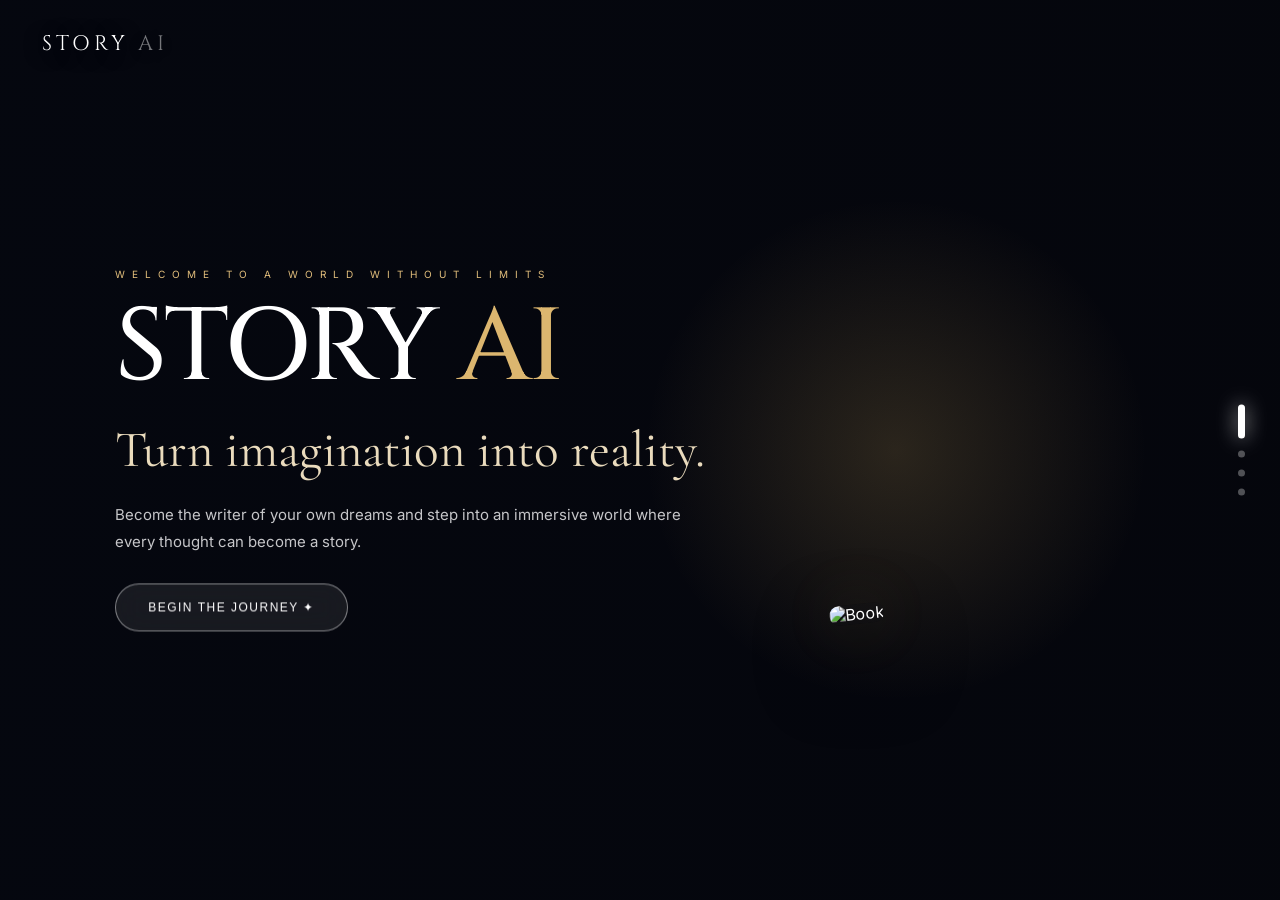
==== commit 91269058: "Update index.html" ====
--- a/frontend/index.html
+++ b/frontend/index.html
@@ -4,7 +4,7 @@
 <meta charset="UTF-8">
 <meta name="viewport" content="width=device-width, initial-scale=1.0">
 
-<title>STORY AI — Enter Your World</title>
+<title>STORY AI — Enter Your Story</title>
 
 <link rel="preconnect" href="https://fonts.googleapis.com">
 <link rel="preconnect" href="https://fonts.gstatic.com" crossorigin>
@@ -12,10 +12,6 @@
 <link href="https://fonts.googleapis.com/css2?family=Cinzel:wght@400;500;600;700&family=Cormorant+Garamond:wght@400;500;600;700&family=Inter:wght@300;400;500;600&display=swap" rel="stylesheet">
 
 <style>
-
-/* =========================================================
-   RESET
-========================================================= */
 
 *{
     margin:0;
@@ -23,556 +19,356 @@
     box-sizing:border-box;
 }
 
-html,
-body{
+html,body{
     width:100%;
     height:100%;
     overflow:hidden;
 }
 
 body{
+    background:#05060c;
+    color:white;
     font-family:"Inter",sans-serif;
-    background:#080b14;
+}
+
+
+/* =====================================================
+   STAGE
+===================================================== */
+
+.stage{
+    position:fixed;
+    inset:0;
+    overflow:hidden;
+    background:#05060c;
+}
+
+
+/* =====================================================
+   PAGES
+===================================================== */
+
+.page{
+    position:absolute;
+    inset:0;
+
+    opacity:0;
+    visibility:hidden;
+
+    transform:scale(1.08);
+
+    transition:
+        opacity 1.1s ease,
+        transform 1.4s cubic-bezier(.2,.75,.2,1);
+
+    overflow:hidden;
+}
+
+.page.active{
+    opacity:1;
+    visibility:visible;
+    transform:scale(1);
+    z-index:10;
+}
+
+
+/* =====================================================
+   LOGO
+===================================================== */
+
+.logo{
+    position:fixed;
+    top:30px;
+    left:42px;
+
+    z-index:100;
+
+    font-family:"Cinzel",serif;
+    font-size:21px;
+    letter-spacing:4px;
+
+    text-shadow:0 3px 20px rgba(0,0,0,.6);
+}
+
+.logo span{
+    opacity:.45;
+}
+
+
+/* =====================================================
+   PAGE INDICATORS
+===================================================== */
+
+.indicators{
+    position:fixed;
+    right:35px;
+    top:50%;
+    transform:translateY(-50%);
+
+    z-index:100;
+
+    display:flex;
+    flex-direction:column;
+    gap:12px;
+}
+
+.indicator{
+    width:7px;
+    height:7px;
+
+    border-radius:20px;
+
+    background:rgba(255,255,255,.3);
+
+    cursor:pointer;
+
+    transition:.5s;
+}
+
+.indicator.active{
+    height:34px;
+    background:#fff;
+
+    box-shadow:
+        0 0 20px rgba(255,255,255,.7);
+}
+
+
+/* =====================================================
+   COMMON
+===================================================== */
+
+.eyebrow{
+    font-size:10px;
+    letter-spacing:7px;
+    text-transform:uppercase;
+    color:#e1bd7b;
+
+    margin-bottom:22px;
+}
+
+.btn{
+    border:1px solid rgba(255,255,255,.45);
+
+    background:rgba(255,255,255,.08);
+
     color:white;
-}
-
-
-/* =========================================================
-   MAIN STORY STAGE
-========================================================= */
-
-.story-stage{
-
-    position:fixed;
-
+
+    padding:16px 32px;
+
+    border-radius:50px;
+
+    backdrop-filter:blur(15px);
+
+    font-size:12px;
+    letter-spacing:1.5px;
+
+    cursor:pointer;
+
+    transition:.4s;
+}
+
+.btn:hover{
+    background:white;
+    color:#111;
+
+    transform:translateY(-5px);
+
+    box-shadow:
+        0 20px 50px rgba(0,0,0,.35);
+}
+
+
+/* =====================================================
+   PAGE 1
+===================================================== */
+
+.page1{
+
+    background:
+        linear-gradient(
+            90deg,
+            rgba(5,7,15,.94),
+            rgba(5,7,15,.55),
+            rgba(5,7,15,.15)
+        ),
+
+        url("https://images.unsplash.com/photo-1544947950-fa07a98d237f?auto=format&fit=crop&w=2200&q=90")
+        center/cover;
+}
+
+.page1::after{
+
+    content:"";
+
+    position:absolute;
     inset:0;
 
-    width:100vw;
-    height:100vh;
-
-    overflow:hidden;
-
-}
-
-
-/* =========================================================
-   EACH PAGE
-========================================================= */
-
-.page{
-
-    position:absolute;
-
-    inset:0;
+    background:
+        radial-gradient(
+            circle at 70% 50%,
+            rgba(214,175,96,.18),
+            transparent 25%
+        );
+
+    pointer-events:none;
+}
+
+.page1-content{
+
+    position:absolute;
+
+    z-index:5;
+
+    left:9%;
+    top:50%;
+
+    transform:translateY(-50%);
+
+    max-width:720px;
+}
+
+.page1 h1{
+
+    font-family:"Cinzel",serif;
+
+    font-size:
+        clamp(55px,8vw,110px);
+
+    font-weight:500;
+
+    line-height:.9;
+
+    letter-spacing:-3px;
+
+    animation:rise 1.4s ease;
+}
+
+.page1 h1 span{
+    color:#dcb66f;
+}
+
+.page1 h2{
+
+    font-family:"Cormorant Garamond",serif;
+
+    font-size:
+        clamp(30px,4vw,55px);
+
+    font-weight:400;
+
+    color:#eadbbd;
+
+    margin-top:25px;
+
+    animation:rise 1.7s ease;
+}
+
+.page1 p{
+
+    max-width:570px;
+
+    color:#c6c6c9;
+
+    line-height:1.8;
+
+    font-size:15px;
+
+    margin:20px 0 28px;
+
+    animation:rise 2s ease;
+}
+
+
+/* floating book */
+
+.book{
+
+    position:absolute;
+
+    z-index:4;
+
+    right:7%;
+    bottom:8%;
+
+    width:350px;
+    height:240px;
+
+    transform:rotate(-6deg);
+
+    animation:bookFloat 5s ease-in-out infinite;
+
+}
+
+.book img{
 
     width:100%;
     height:100%;
 
-    overflow:hidden;
-
-    opacity:0;
-
-    visibility:hidden;
-
-    transform:scale(1.12);
-
-    transition:
-        opacity 1s cubic-bezier(.77,0,.18,1),
-        transform 1.4s cubic-bezier(.77,0,.18,1);
-
-}
-
-.page.active{
-
-    opacity:1;
-
-    visibility:visible;
-
-    transform:scale(1);
-
-    z-index:10;
-
-}
-
-
-/* =========================================================
-   PAGE TRANSITION FLASH
-========================================================= */
-
-.transition-flash{
-
-    position:fixed;
-
-    inset:0;
-
-    background:white;
-
-    z-index:200;
-
-    pointer-events:none;
-
-    opacity:0;
-
-}
-
-.transition-flash.animate{
-
-    animation:flash .9s ease;
-
-}
-
-@keyframes flash{
-
-    0%{
-        opacity:0;
-    }
-
-    35%{
-        opacity:.18;
-    }
-
-    100%{
-        opacity:0;
-    }
-
-}
-
-
-/* =========================================================
-   PAGE COUNTER
-========================================================= */
-
-.page-counter{
-
-    position:fixed;
-
-    right:38px;
-
-    top:50%;
-
-    transform:translateY(-50%);
-
-    z-index:100;
-
-    display:flex;
-
-    flex-direction:column;
-
-    align-items:center;
-
-    gap:13px;
-
-}
-
-.dot{
-
-    width:8px;
-    height:8px;
-
-    border-radius:50%;
-
-    background:rgba(255,255,255,.35);
-
-    transition:.5s;
-
-    cursor:pointer;
-
-}
-
-.dot.active{
-
-    height:35px;
+    object-fit:cover;
 
     border-radius:10px;
 
-    background:white;
-
     box-shadow:
-        0 0 20px rgba(255,255,255,.7);
-
-}
-
-
-/* =========================================================
-   LOGO
-========================================================= */
-
-.logo{
-
-    position:absolute;
-
-    top:32px;
-    left:45px;
-
-    z-index:50;
-
-    font-family:"Cinzel",serif;
-
-    font-size:23px;
-
-    letter-spacing:4px;
-
-    color:white;
-
-    text-shadow:
-        0 2px 20px rgba(0,0,0,.4);
-
-}
-
-.logo span{
-    opacity:.55;
-}
-
-
-/* =========================================================
-   COMMON BUTTON
-========================================================= */
-
-.next-btn{
-
-    border:1px solid rgba(255,255,255,.45);
-
-    background:rgba(255,255,255,.1);
-
-    backdrop-filter:blur(15px);
-
-    color:white;
-
-    padding:16px 34px;
-
-    border-radius:50px;
-
-    font-size:13px;
-
-    letter-spacing:1.5px;
-
-    font-weight:500;
-
-    cursor:pointer;
-
-    transition:.4s;
-
-}
-
-.next-btn:hover{
-
-    background:white;
-
-    color:#172022;
-
-    transform:translateY(-5px);
-
-    box-shadow:
-        0 15px 40px rgba(0,0,0,.3);
-
-}
-
-
-/* =========================================================
-   PAGE 1
-   THE BOOK
-========================================================= */
-
-.page-one{
+        0 35px 80px rgba(0,0,0,.7),
+        0 0 60px rgba(221,183,108,.15);
+}
+
+@keyframes bookFloat{
+
+    0%,100%{
+        transform:translateY(0) rotate(-6deg);
+    }
+
+    50%{
+        transform:translateY(-25px) rotate(-2deg);
+    }
+}
+
+
+/* =====================================================
+   PAGE 2
+===================================================== */
+
+.page2{
 
     background:
 
         linear-gradient(
-            120deg,
-            rgba(8,12,25,.95),
-            rgba(25,21,42,.45)
-        ),
-
-        url("https://images.unsplash.com/photo-1544947950-fa07a98d237f?auto=format&fit=crop&w=2200&q=90")
-        center/cover;
-
-}
-
-
-/* atmospheric overlay */
-
-.page-one::after{
-
-    content:"";
-
-    position:absolute;
-
-    inset:0;
-
-    background:
-
-        radial-gradient(
-            circle at 50% 48%,
-            rgba(205,154,73,.18),
-            transparent 22%
-        ),
-
-        linear-gradient(
-            to bottom,
-            rgba(5,7,15,.2),
-            rgba(5,7,15,.75)
-        );
-
-}
-
-
-/* PAGE 1 CONTENT */
-
-.page-one-content{
-
-    position:absolute;
-
-    z-index:20;
-
-    left:9%;
-
-    top:50%;
-
-    transform:translateY(-50%);
-
-    max-width:720px;
-
-}
-
-.small-title{
-
-    font-size:11px;
-
-    text-transform:uppercase;
-
-    letter-spacing:7px;
-
-    color:#e7c98d;
-
-    margin-bottom:25px;
-
-    animation:appearUp 1.3s ease;
-
-}
-
-.page-one h1{
-
-    font-family:"Cinzel",serif;
-
-    font-size:clamp(55px,8vw,115px);
-
-    line-height:.9;
-
-    font-weight:500;
-
-    letter-spacing:-3px;
-
-    text-shadow:
-        0 8px 40px rgba(0,0,0,.5);
-
-    animation:appearUp 1.5s ease;
-
-}
-
-.page-one h1 span{
-
-    color:#d9b56d;
-
-}
-
-.page-one h2{
-
-    font-family:"Cormorant Garamond",serif;
-
-    font-size:clamp(30px,4vw,55px);
-
-    font-weight:400;
-
-    color:#f0dfbc;
-
-    margin-top:25px;
-
-    animation:appearUp 1.8s ease;
-
-}
-
-.page-one p{
-
-    max-width:570px;
-
-    margin-top:18px;
-
-    line-height:1.8;
-
-    color:#d0d0d0;
-
-    font-size:15px;
-
-    animation:appearUp 2s ease;
-
-}
-
-
-/* floating book */
-
-.floating-book{
-
-    position:absolute;
-
-    width:360px;
-
-    height:270px;
-
-    right:10%;
-
-    bottom:13%;
-
-    z-index:20;
-
-    animation:floatBook 5s ease-in-out infinite;
-
-}
-
-.book-image{
-
-    width:100%;
-
-    height:100%;
-
-    object-fit:cover;
-
-    border-radius:10px;
-
-    box-shadow:
-
-        0 35px 70px rgba(0,0,0,.6),
-
-        0 0 70px rgba(216,177,102,.15);
-
-    transform:rotate(-5deg);
-
-    filter:saturate(.75) contrast(1.05);
-
-}
-
-@keyframes floatBook{
-
-    0%,100%{
-        transform:translateY(0) rotate(0deg);
-    }
-
-    50%{
-        transform:translateY(-25px) rotate(2deg);
-    }
-
-}
-
-
-/* floating images */
-
-.page-one-img{
-
-    position:absolute;
-
-    object-fit:cover;
-
-    border:1px solid rgba(255,255,255,.18);
-
-    box-shadow:
-        0 20px 50px rgba(0,0,0,.45);
-
-    opacity:.75;
-
-}
-
-.img-pen{
-
-    width:130px;
-    height:190px;
-
-    right:5%;
-    top:18%;
-
-    transform:rotate(18deg);
-
-    animation:floatSmall 5s infinite ease-in-out;
-
-}
-
-.img-sky{
-
-    width:180px;
-    height:120px;
-
-    right:32%;
-    top:8%;
-
-    border-radius:8px;
-
-    transform:rotate(-5deg);
-
-    animation:floatSmall 6s infinite ease-in-out reverse;
-
-}
-
-@keyframes floatSmall{
-
-    0%,100%{
-        transform:translateY(0) rotate(3deg);
-    }
-
-    50%{
-        transform:translateY(-18px) rotate(-3deg);
-    }
-
-}
-
-
-/* =========================================================
-   PAGE 2
-   THE SKY KINGDOM
-========================================================= */
-
-.page-two{
-
-    background:
-
-        linear-gradient(
-            rgba(12,26,52,.25),
-            rgba(10,16,32,.75)
+            90deg,
+            rgba(8,17,36,.82),
+            rgba(8,17,36,.3)
         ),
 
         url("https://images.unsplash.com/photo-1500534623283-312aade485b7?auto=format&fit=crop&w=2200&q=90")
         center/cover;
-
-}
-
-
-/* giant moon */
+}
 
 .moon{
 
     position:absolute;
 
-    width:230px;
-    height:230px;
+    right:13%;
+    top:12%;
+
+    width:220px;
+    height:220px;
 
     border-radius:50%;
 
-    right:14%;
-    top:10%;
-
     background:
-
         radial-gradient(
             circle at 35% 30%,
             #fff,
-            #e7e2ce 60%,
-            #bdb8a6
+            #e5dfca 65%,
+            #aaa38d
         );
 
     box-shadow:
-
-        0 0 50px rgba(255,255,225,.5),
-        0 0 150px rgba(255,255,225,.25);
+        0 0 60px rgba(255,255,230,.45),
+        0 0 150px rgba(255,255,230,.2);
 
     animation:moonFloat 7s ease-in-out infinite;
-
 }
 
 @keyframes moonFloat{
@@ -584,756 +380,704 @@
     50%{
         transform:translateY(-20px);
     }
-
-}
-
-
-/* tower image */
-
-.tower-image{
-
-    position:absolute;
-
-    right:11%;
-
-    bottom:-40px;
-
-    width:390px;
-
+}
+
+.tower{
+
+    position:absolute;
+
+    right:9%;
+    bottom:-80px;
+
+    width:420px;
     height:650px;
 
     object-fit:cover;
 
-    object-position:center;
+    opacity:.8;
+
+    filter:
+        brightness(.6)
+        contrast(1.2);
 
     mask-image:
         linear-gradient(
             to bottom,
-            transparent 0%,
-            black 15%,
-            black 100%
+            transparent,
+            black 15%
         );
-
-    opacity:.9;
-
-    filter:
-        brightness(.65)
-        contrast(1.15);
-
-    animation:towerReveal 2s ease;
-
-}
-
-@keyframes towerReveal{
-
-    from{
-        transform:translateY(100px);
-        opacity:0;
-    }
-
-    to{
-        transform:translateY(0);
-        opacity:.9;
-    }
-
-}
-
-
-/* clouds */
-
-.cloud-image{
-
-    position:absolute;
-
-    width:500px;
+}
+
+.cloud{
+
+    position:absolute;
+
+    width:550px;
     height:170px;
 
     object-fit:cover;
 
-    opacity:.35;
-
-    mix-blend-mode:screen;
-
-    filter:blur(3px);
-
-    animation:cloudMove 22s linear infinite;
-
-}
-
-.cloud-a{
-
-    top:25%;
-    left:-500px;
-
-}
-
-.cloud-b{
-
+    opacity:.22;
+
+    filter:blur(4px);
+
+    animation:cloud 25s linear infinite;
+}
+
+.cloud1{
+    left:-550px;
+    top:20%;
+}
+
+.cloud2{
+    left:-650px;
     top:60%;
-    left:-600px;
-
-    animation-delay:9s;
-
-}
-
-@keyframes cloudMove{
+    animation-delay:8s;
+}
+
+@keyframes cloud{
 
     from{
         transform:translateX(0);
     }
 
     to{
-        transform:translateX(170vw);
-    }
-
-}
-
-
-/* page 2 text */
-
-.page-two-content{
-
-    position:absolute;
+        transform:translateX(180vw);
+    }
+}
+
+.page2-content{
+
+    position:absolute;
+
+    left:9%;
+    top:50%;
+
+    transform:translateY(-50%);
+
+    z-index:10;
+
+    max-width:650px;
+}
+
+.page2 h2{
+
+    font-family:"Cormorant Garamond",serif;
+
+    font-size:
+        clamp(55px,7vw,100px);
+
+    font-weight:500;
+
+    line-height:.83;
+}
+
+.page2 h2 span{
+    color:#e3bf79;
+}
+
+.page2 p{
+
+    max-width:500px;
+
+    color:#d3d9e0;
+
+    line-height:1.8;
+
+    margin:25px 0 28px;
+}
+
+
+/* =====================================================
+   PAGE 3
+===================================================== */
+
+.page3{
+
+    background:
+
+        radial-gradient(
+            circle at 70% 45%,
+            #46305d,
+            #19162c 40%,
+            #070a15 80%
+        );
+}
+
+.page3-bg{
+
+    position:absolute;
+    inset:0;
+
+    background:
+        url("https://images.unsplash.com/photo-1519608487953-e999c86e7455?auto=format&fit=crop&w=2200&q=85")
+        center/cover;
+
+    opacity:.18;
+}
+
+.stars{
+
+    position:absolute;
+    inset:0;
+
+    background-image:
+        radial-gradient(circle,white 1px,transparent 1px),
+        radial-gradient(circle,#d8b5ff 1px,transparent 1px);
+
+    background-size:
+        90px 90px,
+        160px 160px;
+
+    opacity:.4;
+
+    animation:stars 20s linear infinite;
+}
+
+@keyframes stars{
+
+    from{
+        transform:translateY(0);
+    }
+
+    to{
+        transform:translateY(-100px);
+    }
+}
+
+.page3-layout{
+
+    position:absolute;
+
+    inset:0;
+
+    z-index:10;
+
+    display:grid;
+
+    grid-template-columns:45% 55%;
+
+    align-items:center;
+
+    padding:70px 9% 40px;
+}
+
+.page3-text h2{
+
+    font-family:"Cormorant Garamond",serif;
+
+    font-size:
+        clamp(55px,6vw,90px);
+
+    line-height:.84;
+
+    font-weight:500;
+}
+
+.page3-text h2 span{
+    color:#d89bf4;
+}
+
+.page3-text p{
+
+    max-width:500px;
+
+    color:#d2cbd9;
+
+    line-height:1.8;
+
+    margin-top:20px;
+}
+
+.page3-text .btn{
+    margin-top:28px;
+}
+
+
+/* cards */
+
+.gallery{
+
+    position:relative;
+
+    width:100%;
+    height:620px;
+}
+
+.card{
+
+    position:absolute;
+
+    width:270px;
+    height:400px;
+
+    overflow:hidden;
+
+    border-radius:18px;
+
+    border:1px solid rgba(255,255,255,.2);
+
+    box-shadow:
+        0 40px 80px rgba(0,0,0,.55);
+
+    transition:.7s;
+}
+
+.card img{
+
+    width:100%;
+    height:100%;
+
+    object-fit:cover;
+}
+
+.card::after{
+
+    content:"";
+
+    position:absolute;
+    inset:0;
+
+    background:
+        linear-gradient(
+            to top,
+            rgba(5,6,15,.85),
+            transparent 55%
+        );
+}
+
+.card span{
+
+    position:absolute;
+
+    z-index:5;
+
+    left:20px;
+    bottom:20px;
+
+    font-size:10px;
+
+    letter-spacing:3px;
+}
+
+.card1{
+    left:12%;
+    top:16%;
+
+    transform:rotate(-12deg);
+}
+
+.card2{
+    left:31%;
+    top:8%;
+
+    transform:rotate(4deg);
+
+    z-index:2;
+}
+
+.card3{
+    left:23%;
+    top:18%;
+
+    transform:rotate(-3deg);
+
+    z-index:3;
+}
+
+.card:hover{
+
+    transform:
+        translateY(-25px)
+        scale(1.06)
+        rotate(0);
 
     z-index:20;
-
-    left:9%;
-
+}
+
+
+/* =====================================================
+   PAGE 4
+===================================================== */
+
+.page4{
+
+    background:
+
+        radial-gradient(
+            circle at center,
+            #29264b,
+            #0b0c18 55%,
+            #03040a
+        );
+}
+
+.final-stars{
+
+    position:absolute;
+    inset:0;
+
+    background-image:
+        radial-gradient(circle,white 1px,transparent 1px),
+        radial-gradient(circle,#e1bdff 1px,transparent 1px);
+
+    background-size:
+        70px 70px,
+        140px 140px;
+
+    opacity:.4;
+
+    animation:finalStars 25s linear infinite;
+}
+
+@keyframes finalStars{
+
+    to{
+        transform:translateY(-150px);
+    }
+}
+
+.final-content{
+
+    position:absolute;
+
+    inset:0;
+
+    z-index:10;
+
+    display:flex;
+
+    flex-direction:column;
+
+    align-items:center;
+
+    justify-content:center;
+
+    text-align:center;
+
+    padding:30px;
+}
+
+
+/* portal */
+
+.portal{
+
+    position:relative;
+
+    width:290px;
+    height:290px;
+
+    margin-bottom:5px;
+}
+
+.ring{
+
+    position:absolute;
+
+    left:50%;
     top:50%;
 
-    transform:translateY(-50%);
-
-    max-width:650px;
-
-}
-
-.page-two h2{
-
-    font-family:"Cormorant Garamond",serif;
-
-    font-size:clamp(60px,7vw,105px);
-
-    line-height:.82;
+    transform:translate(-50%,-50%);
+
+    border-radius:50%;
+
+    border:1px solid rgba(220,185,255,.5);
+}
+
+.ring1{
+    width:280px;
+    height:280px;
+
+    animation:rotate 15s linear infinite;
+}
+
+.ring2{
+    width:220px;
+    height:220px;
+
+    border-color:rgba(229,195,120,.65);
+
+    animation:rotateReverse 9s linear infinite;
+}
+
+@keyframes rotate{
+
+    to{
+        transform:
+            translate(-50%,-50%)
+            rotate(360deg);
+    }
+}
+
+@keyframes rotateReverse{
+
+    to{
+        transform:
+            translate(-50%,-50%)
+            rotate(-360deg);
+    }
+}
+
+.portal-core{
+
+    position:absolute;
+
+    left:50%;
+    top:50%;
+
+    transform:translate(-50%,-50%);
+
+    width:145px;
+    height:145px;
+
+    border-radius:50%;
+
+    background:
+        radial-gradient(
+            circle,
+            white,
+            #e7c7ff 12%,
+            #8767cf 35%,
+            #241b43 70%,
+            transparent
+        );
+
+    box-shadow:
+        0 0 40px rgba(235,211,255,.8),
+        0 0 120px rgba(157,114,255,.55);
+
+    animation:portalPulse 3s ease-in-out infinite;
+}
+
+@keyframes portalPulse{
+
+    0%,100%{
+        transform:
+            translate(-50%,-50%)
+            scale(.95);
+    }
+
+    50%{
+        transform:
+            translate(-50%,-50%)
+            scale(1.12);
+    }
+}
+
+.portal-core::after{
+
+    content:"✦";
+
+    position:absolute;
+
+    left:50%;
+    top:50%;
+
+    transform:translate(-50%,-50%);
+
+    font-size:48px;
+
+    text-shadow:
+        0 0 30px white;
+
+    animation:star 5s linear infinite;
+}
+
+@keyframes star{
+
+    to{
+        transform:
+            translate(-50%,-50%)
+            rotate(360deg);
+    }
+}
+
+.final-content h2{
+
+    font-family:"Cinzel",serif;
+
+    font-size:
+        clamp(45px,6vw,90px);
+
+    line-height:.9;
 
     font-weight:500;
-
-    text-shadow:
-        0 10px 40px rgba(0,0,0,.45);
-
-}
-
-.page-two h2 span{
-
-    color:#e4c27c;
-
-}
-
-.page-two p{
-
-    max-width:500px;
-
-    margin:28px 0;
+}
+
+.final-content h2 span{
+    color:#dfb8ff;
+}
+
+.final-content p{
+
+    max-width:540px;
+
+    color:#c2c3d0;
 
     line-height:1.8;
 
-    color:#e0e4e9;
-
-}
-
-
-/* =========================================================
-   PAGE 3
-   CHARACTERS / DREAMS
-========================================================= */
-
-.page-three{
+    margin:20px 0 25px;
+}
+
+.enter{
+
+    border:none;
 
     background:
-
         linear-gradient(
             135deg,
-            #201225,
-            #321b35 45%,
-            #10172d
+            #e7c579,
+            #d5a7ef
         );
 
-}
-
-
-/* background image */
-
-.page-three-bg{
-
-    position:absolute;
-
-    inset:0;
-
-    width:100%;
-    height:100%;
-
-    object-fit:cover;
-
-    opacity:.22;
-
-    mix-blend-mode:screen;
-
-}
-
-
-/* purple glow */
-
-.page-three::before{
-
-    content:"";
-
-    position:absolute;
-
-    width:700px;
-    height:700px;
-
-    left:50%;
-    top:50%;
-
-    transform:translate(-50%,-50%);
-
-    background:
-
-        radial-gradient(
-            circle,
-            rgba(196,115,220,.25),
-            transparent 65%
-        );
-
-}
-
-
-/* page 3 content */
-
-.page-three-content{
-
-    position:absolute;
-
-    inset:0;
-
-    z-index:20;
-
-    display:flex;
-
-    flex-direction:column;
-
-    align-items:center;
-
-    justify-content:center;
-
-    text-align:center;
-
-}
-
-.page-three h2{
-
-    font-family:"Cormorant Garamond",serif;
-
-    font-size:clamp(55px,7vw,100px);
-
-    line-height:.85;
-
-    font-weight:500;
-
-    max-width:850px;
-
-}
-
-.page-three h2 span{
-
-    color:#df9de9;
-
-}
-
-.page-three p{
-
-    max-width:620px;
-
-    color:#d6cbd8;
-
-    line-height:1.8;
-
-    margin:25px auto 35px;
-
-}
-
-
-/* image cards */
-
-.image-gallery{
-
-    display:flex;
-
-    gap:20px;
-
-    margin-top:15px;
-
-}
-
-.gallery-card{
-
-    width:180px;
-    height:230px;
-
-    border-radius:15px;
-
-    overflow:hidden;
-
-    border:1px solid rgba(255,255,255,.2);
+    color:#111;
+
+    padding:18px 38px;
+
+    border-radius:50px;
+
+    font-size:12px;
+
+    font-weight:600;
+
+    letter-spacing:1.5px;
+
+    cursor:pointer;
+
+    transition:.4s;
 
     box-shadow:
-        0 25px 50px rgba(0,0,0,.4);
-
-    transition:.5s;
-
-}
-
-.gallery-card img{
-
-    width:100%;
-    height:100%;
-
-    object-fit:cover;
-
-    transition:.7s;
-
-}
-
-.gallery-card:nth-child(1){
-    transform:rotate(-7deg) translateY(15px);
-}
-
-.gallery-card:nth-child(2){
-    transform:translateY(-15px);
-}
-
-.gallery-card:nth-child(3){
-    transform:rotate(7deg) translateY(15px);
-}
-
-.gallery-card:hover{
+        0 15px 50px rgba(198,150,255,.3);
+}
+
+.enter:hover{
 
     transform:
-        translateY(-20px)
-        scale(1.08)
-        rotate(0);
-
-    z-index:5;
-
-}
-
-.gallery-card:hover img{
-
-    transform:scale(1.12);
-
-}
-
-
-/* =========================================================
-   PAGE 4
-   THE DOOR
-========================================================= */
-
-.page-four{
-
-    background:
-
-        linear-gradient(
-            rgba(4,8,18,.35),
-            rgba(3,5,12,.8)
-        ),
-
-        url("https://images.unsplash.com/photo-1518709268805-4e9042af9f23?auto=format&fit=crop&w=2200&q=90")
-        center/cover;
-
-}
-
-
-/* dark overlay */
-
-.page-four::before{
-
-    content:"";
-
-    position:absolute;
-
-    inset:0;
-
-    background:
-
-        radial-gradient(
-            circle at 50% 50%,
-            transparent 0%,
-            rgba(2,4,10,.75) 75%
-        );
-
-}
-
-
-/* floating particles */
-
-.particle{
-
-    position:absolute;
-
-    width:4px;
-    height:4px;
-
-    border-radius:50%;
-
-    background:#f0d38d;
+        translateY(-6px)
+        scale(1.04);
 
     box-shadow:
-        0 0 12px #f0d38d;
-
-    animation:particleFloat linear infinite;
-
-}
-
-@keyframes particleFloat{
-
-    from{
-        transform:translateY(100vh);
-        opacity:0;
-    }
-
-    20%{
-        opacity:1;
-    }
-
-    80%{
-        opacity:1;
-    }
-
-    to{
-        transform:translateY(-20vh);
-        opacity:0;
-    }
-
-}
-
-
-/* final door */
-
-.final-content{
-
-    position:absolute;
-
-    z-index:20;
-
-    inset:0;
-
-    display:flex;
-
-    flex-direction:column;
-
-    align-items:center;
-
-    justify-content:center;
-
-    text-align:center;
-
-}
-
-.final-small{
-
-    color:#e5c982;
-
-    letter-spacing:8px;
-
-    font-size:11px;
-
-    text-transform:uppercase;
-
-    margin-bottom:25px;
-
-}
-
-.final-content h2{
-
-    font-family:"Cinzel",serif;
-
-    font-size:clamp(50px,7vw,100px);
-
-    line-height:.9;
-
-    font-weight:500;
-
-    text-shadow:
-        0 10px 50px rgba(0,0,0,.7);
-
-}
-
-.final-content h2 span{
-
-    color:#e6c47e;
-
-}
-
-.final-content p{
-
-    max-width:570px;
-
-    color:#d0d1d5;
-
-    line-height:1.8;
-
-    margin:25px 0;
-
-}
-
-
-/* glowing door */
-
-.magic-door{
-
-    width:230px;
-    height:300px;
-
-    border:2px solid rgba(232,198,123,.7);
-
-    border-radius:120px 120px 8px 8px;
-
-    margin:15px 0 25px;
-
-    position:relative;
-
-    background:
-
-        radial-gradient(
-            circle at 50% 50%,
-            rgba(231,190,107,.25),
-            transparent 55%
-        ),
-
-        rgba(5,8,18,.55);
-
-    box-shadow:
-
-        0 0 35px rgba(226,188,104,.35),
-
-        inset 0 0 50px rgba(226,188,104,.1);
-
-    animation:doorPulse 3s infinite ease-in-out;
-
-}
-
-.magic-door::before{
-
-    content:"";
-
-    position:absolute;
-
-    inset:18px;
-
-    border:1px solid rgba(239,210,151,.35);
-
-    border-radius:105px 105px 4px 4px;
-
-}
-
-.magic-door::after{
-
-    content:"✦";
-
-    position:absolute;
-
-    top:50%;
-    left:50%;
-
-    transform:translate(-50%,-50%);
-
-    font-size:55px;
-
-    color:#efd18b;
-
-    text-shadow:
-        0 0 30px rgba(239,209,139,.8);
-
-    animation:starRotate 5s linear infinite;
-
-}
-
-@keyframes doorPulse{
-
-    0%,100%{
-
-        box-shadow:
-            0 0 35px rgba(226,188,104,.35),
-            inset 0 0 50px rgba(226,188,104,.1);
-
-    }
-
-    50%{
-
-        box-shadow:
-            0 0 80px rgba(226,188,104,.65),
-            inset 0 0 80px rgba(226,188,104,.2);
-
-    }
-
-}
-
-@keyframes starRotate{
-
-    from{
-        transform:translate(-50%,-50%) rotate(0);
-    }
-
-    to{
-        transform:translate(-50%,-50%) rotate(360deg);
-    }
-
-}
-
-
-/* final button */
-
-.enter-button{
-
-    border:none;
-
-    padding:18px 45px;
-
-    border-radius:50px;
-
-    background:#e7c477;
-
-    color:#17130a;
-
-    font-size:14px;
-
-    font-weight:600;
-
-    letter-spacing:1px;
-
-    cursor:pointer;
-
-    box-shadow:
-        0 15px 45px rgba(231,196,119,.25);
-
-    transition:.4s;
-
-}
-
-.enter-button:hover{
-
-    transform:translateY(-6px) scale(1.04);
-
-    box-shadow:
-        0 25px 65px rgba(231,196,119,.4);
-
-}
-
-
-/* =========================================================
-   GENERAL ANIMATIONS
-========================================================= */
-
-@keyframes appearUp{
+        0 25px 80px rgba(203,157,255,.5);
+}
+
+
+/* =====================================================
+   ANIMATION
+===================================================== */
+
+@keyframes rise{
 
     from{
         opacity:0;
-        transform:translateY(50px);
+        transform:translateY(35px);
     }
 
     to{
         opacity:1;
         transform:translateY(0);
     }
-
-}
-
-
-/* =========================================================
+}
+
+
+/* =====================================================
    MOBILE
-========================================================= */
-
-@media(max-width:800px){
+===================================================== */
+
+@media(max-width:850px){
+
+    html,body{
+        overflow:hidden;
+    }
 
     .logo{
-        left:22px;
-        top:22px;
-        font-size:18px;
-    }
-
-    .page-counter{
+        left:20px;
+        top:20px;
+        font-size:17px;
+    }
+
+    .indicators{
         right:15px;
     }
 
-    .page-one-content,
-    .page-two-content{
-
+    .page1-content,
+    .page2-content{
         left:8%;
         right:8%;
-
-    }
-
-    .floating-book{
-
-        width:230px;
-        height:170px;
-
-        right:4%;
-        bottom:8%;
-
-        opacity:.65;
-
-    }
-
-    .img-pen,
-    .img-sky{
-
-        display:none;
-
-    }
-
-    .tower-image{
-
-        width:260px;
-        height:480px;
-
-        right:-30px;
-
-        opacity:.65;
-
+    }
+
+    .book{
+        width:220px;
+        height:150px;
+        right:-20px;
+        bottom:7%;
+        opacity:.55;
     }
 
     .moon{
-
         width:130px;
         height:130px;
-
-    }
-
-    .image-gallery{
-
-        gap:8px;
-
-    }
-
-    .gallery-card{
-
-        width:100px;
-        height:140px;
-
-    }
-
-    .page-three p{
-
-        padding:0 20px;
-
-    }
-
-    .magic-door{
-
-        width:170px;
-        height:230px;
-
+        right:12%;
+    }
+
+    .tower{
+        width:260px;
+        height:450px;
+        right:-40px;
+    }
+
+    .page3{
+        overflow-y:auto;
+    }
+
+    .page3-layout{
+
+        position:relative;
+
+        min-height:100vh;
+
+        height:auto;
+
+        display:flex;
+
+        flex-direction:column;
+
+        justify-content:center;
+
+        padding:
+            85px 25px 60px;
+    }
+
+    .page3-text{
+        text-align:center;
+    }
+
+    .page3-text p{
+        margin-left:auto;
+        margin-right:auto;
+    }
+
+    .gallery{
+
+        height:400px;
+
+        width:100%;
+
+        transform:scale(.7);
+
+        transform-origin:top center;
+
+        margin-top:10px;
+    }
+
+    .portal{
+        transform:scale(.75);
+        margin-top:-30px;
+        margin-bottom:-25px;
+    }
+
+    .final-content h2{
+        font-size:45px;
     }
 
 }
@@ -1341,369 +1085,296 @@
 </style>
 </head>
 
-
 <body>
 
-
-<div class="story-stage">
-
-
-<!-- =====================================================
-     PAGE INDICATORS
-===================================================== -->
-
-<div class="page-counter">
-
-    <div class="dot active" onclick="goToPage(0)"></div>
-    <div class="dot" onclick="goToPage(1)"></div>
-    <div class="dot" onclick="goToPage(2)"></div>
-    <div class="dot" onclick="goToPage(3)"></div>
+<div class="stage">
+
+    <div class="logo">
+        STORY <span>AI</span>
+    </div>
+
+
+    <div class="indicators">
+
+        <div class="indicator active" onclick="goTo(0)"></div>
+        <div class="indicator" onclick="goTo(1)"></div>
+        <div class="indicator" onclick="goTo(2)"></div>
+        <div class="indicator" onclick="goTo(3)"></div>
+
+    </div>
+
+
+    <!-- =================================================
+         PAGE 1
+    ================================================== -->
+
+    <section class="page page1 active">
+
+        <div class="page1-content">
+
+            <div class="eyebrow">
+                WELCOME TO A WORLD WITHOUT LIMITS
+            </div>
+
+            <h1>
+                STORY <span>AI</span>
+            </h1>
+
+            <h2>
+                Turn imagination into reality.
+            </h2>
+
+            <p>
+                Become the writer of your own dreams and
+                step into an immersive world where every
+                thought can become a story.
+            </p>
+
+            <button class="btn" onclick="nextPage()">
+                BEGIN THE JOURNEY ✦
+            </button>
+
+        </div>
+
+
+        <div class="book">
+
+            <img
+                src="https://images.unsplash.com/photo-1544947950-fa07a98d237f?auto=format&fit=crop&w=900&q=85"
+                alt="Book"
+            >
+
+        </div>
+
+    </section>
+
+
+    <!-- =================================================
+         PAGE 2
+    ================================================== -->
+
+    <section class="page page2">
+
+        <div class="moon"></div>
+
+        <img
+            class="tower"
+            src="https://images.unsplash.com/photo-1534447677768-be436bb09401?auto=format&fit=crop&w=900&q=85"
+            alt="Tower"
+        >
+
+        <img
+            class="cloud cloud1"
+            src="https://images.unsplash.com/photo-1519681393784-d120267933ba?auto=format&fit=crop&w=900&q=70"
+            alt=""
+        >
+
+        <img
+            class="cloud cloud2"
+            src="https://images.unsplash.com/photo-1464822759023-fed622ff2c3b?auto=format&fit=crop&w=900&q=70"
+            alt=""
+        >
+
+
+        <div class="page2-content">
+
+            <div class="eyebrow">
+                CHAPTER II · THE WORLD
+            </div>
+
+            <h2>
+                Imagine a world<br>
+                <span>beyond reality.</span>
+            </h2>
+
+            <p>
+                A forgotten tower above the clouds.
+                A kingdom that exists beyond the stars.
+                A secret waiting for someone to discover it.
+            </p>
+
+            <button class="btn" onclick="nextPage()">
+                ENTER THE UNKNOWN →
+            </button>
+
+        </div>
+
+    </section>
+
+
+    <!-- =================================================
+         PAGE 3
+    ================================================== -->
+
+    <section class="page page3">
+
+        <div class="page3-bg"></div>
+
+        <div class="stars"></div>
+
+
+        <div class="page3-layout">
+
+            <div class="page3-text">
+
+                <div class="eyebrow">
+                    CHAPTER III · THE CHARACTERS
+                </div>
+
+                <h2>
+                    Every world<br>
+                    needs a <span>story.</span>
+                </h2>
+
+                <p>
+                    A forgotten traveller.
+                    A kingdom hidden beyond the clouds.
+                    A secret that has waited centuries.
+                </p>
+
+                <p>
+                    You decide who lives there,
+                    what they fear,
+                    what they love,
+                    and what happens next.
+                </p>
+
+                <button class="btn" onclick="nextPage()">
+                    CREATE THE WORLD ✦
+                </button>
+
+            </div>
+
+
+            <div class="gallery">
+
+                <div class="card card1">
+
+                    <img
+                        src="https://images.unsplash.com/photo-1518709268805-4e9042af9f23?auto=format&fit=crop&w=700&q=85"
+                    >
+
+                    <span>THE WORLD</span>
+
+                </div>
+
+
+                <div class="card card2">
+
+                    <img
+                        src="https://images.unsplash.com/photo-1500534314209-a25ddb2bd429?auto=format&fit=crop&w=700&q=85"
+                    >
+
+                    <span>THE JOURNEY</span>
+
+                </div>
+
+
+                <div class="card card3">
+
+                    <img
+                        src="https://images.unsplash.com/photo-1519608487953-e999c86e7455?auto=format&fit=crop&w=700&q=85"
+                    >
+
+                    <span>YOUR STORY</span>
+
+                </div>
+
+            </div>
+
+        </div>
+
+    </section>
+
+
+    <!-- =================================================
+         PAGE 4
+    ================================================== -->
+
+    <section class="page page4">
+
+        <div class="final-stars"></div>
+
+
+        <div class="final-content">
+
+            <div class="eyebrow">
+                THE LAST PAGE IS NOT THE END
+            </div>
+
+
+            <div class="portal">
+
+                <div class="ring ring1"></div>
+
+                <div class="ring ring2"></div>
+
+                <div class="portal-core"></div>
+
+            </div>
+
+
+            <h2>
+                Your story<br>
+                <span>is waiting.</span>
+            </h2>
+
+
+            <p>
+                Somewhere between imagination and reality,
+                there is a world that only you can create.
+            </p>
+
+
+            <button
+                class="enter"
+                onclick="openCreator()"
+            >
+                ENTER THE STORY STUDIO ✦
+            </button>
+
+        </div>
+
+    </section>
 
 </div>
 
 
-<!-- =====================================================
-     LOGO
-===================================================== -->
-
-<div class="logo">
-    STORY <span>AI</span>
-</div>
-
-
-
-<!-- =====================================================
-     PAGE 1
-===================================================== -->
-
-<section class="page page-one active">
-
-    <div class="page-one-content">
-
-        <div class="small-title">
-            Welcome to a world without limits
-        </div>
-
-        <h1>
-            STORY <span>AI</span>
-        </h1>
-
-        <h2>
-            Turn imagination into reality.
-        </h2>
-
-        <p>
-            Become the writer of your own dreams.
-            Step beyond the ordinary and enter an
-            immersive world where every thought,
-            memory and impossible idea can become
-            the beginning of a story.
-        </p>
-
-        <button
-            class="next-btn"
-            onclick="nextPage()"
-        >
-            BEGIN THE JOURNEY&nbsp; ✦
-        </button>
-
-    </div>
-
-
-    <!-- floating book -->
-
-    <div class="floating-book">
-
-        <img
-            class="book-image"
-            src="https://images.unsplash.com/photo-1544947950-fa07a98d237f?auto=format&fit=crop&w=900&q=85"
-            alt="Open book"
-        >
-
-    </div>
-
-
-    <!-- floating images -->
-
-    <img
-        class="page-one-img img-pen"
-        src="https://images.unsplash.com/photo-1455390582262-044cdead277a?auto=format&fit=crop&w=500&q=80"
-        alt=""
-    >
-
-    <img
-        class="page-one-img img-sky"
-        src="https://images.unsplash.com/photo-1500534623283-312aade485b7?auto=format&fit=crop&w=600&q=80"
-        alt=""
-    >
-
-</section>
-
-
-
-<!-- =====================================================
-     PAGE 2
-===================================================== -->
-
-<section class="page page-two">
-
-    <div class="moon"></div>
-
-
-    <img
-        class="tower-image"
-        src="https://images.unsplash.com/photo-1534447677768-be436bb09401?auto=format&fit=crop&w=900&q=85"
-        alt="Fantasy tower"
-    >
-
-
-    <img
-        class="cloud-image cloud-a"
-        src="https://images.unsplash.com/photo-1519681393784-d120267933ba?auto=format&fit=crop&w=1000&q=70"
-        alt=""
-    >
-
-    <img
-        class="cloud-image cloud-b"
-        src="https://images.unsplash.com/photo-1464822759023-fed622ff2c3b?auto=format&fit=crop&w=1000&q=70"
-        alt=""
-    >
-
-
-    <div class="page-two-content">
-
-        <div class="small-title">
-            Step Two — Enter the unknown
-        </div>
-
-        <h2>
-            Imagine a world<br>
-            <span>beyond reality.</span>
-        </h2>
-
-        <p>
-            Perhaps there is a forgotten tower above
-            the clouds. Perhaps an ancient kingdom is
-            waiting beyond the stars.
-
-            Your imagination decides what exists.
-        </p>
-
-        <button
-            class="next-btn"
-            onclick="nextPage()"
-        >
-            EXPLORE THE WORLD&nbsp; →
-        </button>
-
-    </div>
-
-</section>
-
-
-
-<!-- =====================================================
-     PAGE 3
-===================================================== -->
-
-<section class="page page-three">
-
-    <img
-        class="page-three-bg"
-        src="https://images.unsplash.com/photo-1519608487953-e999c86e7455?auto=format&fit=crop&w=2200&q=80"
-        alt=""
-    >
-
-
-    <div class="page-three-content">
-
-        <div class="small-title">
-            Step Three — Create
-        </div>
-
-        <h2>
-            Every character has a story.<br>
-            <span>Give yours a beginning.</span>
-        </h2>
-
-        <p>
-            Create heroes, mysteries, impossible places
-            and adventures that exist nowhere else.
-
-            Choose the world.
-            Choose the character.
-            Choose what happens next.
-        </p>
-
-
-        <div class="image-gallery">
-
-            <div class="gallery-card">
-
-                <img
-                    src="https://images.unsplash.com/photo-1518709268805-4e9042af9f23?auto=format&fit=crop&w=600&q=85"
-                    alt="Fantasy world"
-                >
-
-            </div>
-
-
-            <div class="gallery-card">
-
-                <img
-                    src="https://images.unsplash.com/photo-1500534314209-a25ddb2bd429?auto=format&fit=crop&w=600&q=85"
-                    alt="Adventure landscape"
-                >
-
-            </div>
-
-
-            <div class="gallery-card">
-
-                <img
-                    src="https://images.unsplash.com/photo-1470770841072-f978cf4d019e?auto=format&fit=crop&w=600&q=85"
-                    alt="Dream landscape"
-                >
-
-            </div>
-
-        </div>
-
-
-        <button
-            class="next-btn"
-            onclick="nextPage()"
-        >
-            WRITE YOUR BEGINNING&nbsp; ✦
-        </button>
-
-    </div>
-
-</section>
-
-
-
-<!-- =====================================================
-     PAGE 4
-===================================================== -->
-
-<section class="page page-four">
-
-    <!-- particles -->
-
-    <div class="particle" style="left:10%;animation-duration:12s;"></div>
-    <div class="particle" style="left:18%;animation-duration:16s;animation-delay:2s;"></div>
-    <div class="particle" style="left:29%;animation-duration:13s;animation-delay:4s;"></div>
-    <div class="particle" style="left:42%;animation-duration:18s;animation-delay:1s;"></div>
-    <div class="particle" style="left:55%;animation-duration:14s;animation-delay:5s;"></div>
-    <div class="particle" style="left:67%;animation-duration:17s;animation-delay:2s;"></div>
-    <div class="particle" style="left:78%;animation-duration:12s;animation-delay:6s;"></div>
-    <div class="particle" style="left:90%;animation-duration:19s;animation-delay:3s;"></div>
-
-
-    <div class="final-content">
-
-        <div class="final-small">
-            The final door
-        </div>
-
-        <h2>
-            Your world<br>
-            <span>begins here.</span>
-        </h2>
-
-        <p>
-            Close your eyes.
-
-            Imagine the place.
-            Imagine the character.
-            Imagine what happens next.
-
-            The blank page is waiting for you.
-        </p>
-
-
-        <div class="magic-door"></div>
-
-
-        <button
-            class="enter-button"
-            onclick="openCreator()"
-        >
-            OPEN STORY AI ✦
-        </button>
-
-    </div>
-
-</section>
-
-
-</div>
-
-
-<!-- transition -->
-
-<div class="transition-flash" id="flash"></div>
-
-
-
 <script>
 
-/* =========================================================
-   PAGE CONTROL
-========================================================= */
-
-let currentPage = 0;
-
-const pages = document.querySelectorAll(".page");
-
-const dots = document.querySelectorAll(".dot");
-
-const flash = document.getElementById("flash");
+let current = 0;
+
+const pages =
+    document.querySelectorAll(".page");
+
+const indicators =
+    document.querySelectorAll(".indicator");
 
 let locked = false;
 
 
-function goToPage(index){
-
-    if(index < 0){
-        index = 0;
-    }
-
-    if(index >= pages.length){
-        index = pages.length - 1;
-    }
-
-    if(index === currentPage){
+function goTo(index){
+
+    if(index < 0 || index >= pages.length){
         return;
     }
 
-
-    currentPage = index;
-
-
-    flash.classList.remove("animate");
-
-    void flash.offsetWidth;
-
-    flash.classList.add("animate");
-
+    current = index;
 
     pages.forEach((page,i)=>{
 
         page.classList.toggle(
             "active",
-            i === currentPage
+            i === current
         );
 
     });
 
-
-    dots.forEach((dot,i)=>{
+    indicators.forEach((dot,i)=>{
 
         dot.classList.toggle(
             "active",
-            i === currentPage
+            i === current
         );
 
     });
@@ -1713,9 +1384,9 @@
 
 function nextPage(){
 
-    if(currentPage < pages.length - 1){
-
-        goToPage(currentPage + 1);
+    if(current < pages.length - 1){
+
+        goTo(current + 1);
 
     }
 
@@ -1724,18 +1395,14 @@
 
 function previousPage(){
 
-    if(currentPage > 0){
-
-        goToPage(currentPage - 1);
-
-    }
-
-}
-
-
-/* =========================================================
-   FINAL BUTTON
-========================================================= */
+    if(current > 0){
+
+        goTo(current - 1);
+
+    }
+
+}
+
 
 function openCreator(){
 
@@ -1744,123 +1411,95 @@
 }
 
 
-/* =========================================================
-   MOUSE WHEEL
-========================================================= */
-
-window.addEventListener(
-    "wheel",
-    function(event){
-
-        if(locked){
-            return;
-        }
-
-        locked = true;
-
-
-        if(event.deltaY > 0){
-
-            nextPage();
-
-        }
-        else if(event.deltaY < 0){
-
-            previousPage();
-
-        }
-
-
-        setTimeout(()=>{
-
-            locked = false;
-
-        },1200);
-
-    },
-    {passive:true}
-);
-
-
-/* =========================================================
-   KEYBOARD
-========================================================= */
-
-document.addEventListener(
-    "keydown",
-    function(event){
-
-        if(
-            event.key === "ArrowDown" ||
-            event.key === "ArrowRight"
-        ){
-
-            nextPage();
-
-        }
-
-
-        if(
-            event.key === "ArrowUp" ||
-            event.key === "ArrowLeft"
-        ){
-
-            previousPage();
-
-        }
-
-    }
-);
-
-
-/* =========================================================
-   TOUCH / SWIPE
-========================================================= */
-
-let touchStartY = 0;
-
-window.addEventListener(
-    "touchstart",
-    function(event){
-
-        touchStartY =
-            event.touches[0].clientY;
-
-    },
-    {passive:true}
-);
-
-
-window.addEventListener(
-    "touchend",
-    function(event){
-
-        const touchEndY =
-            event.changedTouches[0].clientY;
-
-        const difference =
-            touchStartY - touchEndY;
-
-
-        if(Math.abs(difference) < 50){
-            return;
-        }
-
-
-        if(difference > 0){
-
-            nextPage();
-
-        }
-        else{
-
-            previousPage();
-
-        }
-
-    },
-    {passive:true}
-);
+/* mouse wheel */
+
+window.addEventListener("wheel",(event)=>{
+
+    if(locked){
+        return;
+    }
+
+    locked = true;
+
+    if(event.deltaY > 0){
+
+        nextPage();
+
+    }else{
+
+        previousPage();
+
+    }
+
+    setTimeout(()=>{
+
+        locked = false;
+
+    },1100);
+
+},{passive:true});
+
+
+/* keyboard */
+
+document.addEventListener("keydown",(event)=>{
+
+    if(
+        event.key === "ArrowDown" ||
+        event.key === "ArrowRight"
+    ){
+
+        nextPage();
+
+    }
+
+    if(
+        event.key === "ArrowUp" ||
+        event.key === "ArrowLeft"
+    ){
+
+        previousPage();
+
+    }
+
+});
+
+
+/* swipe */
+
+let startY = 0;
+
+window.addEventListener("touchstart",(e)=>{
+
+    startY =
+        e.touches[0].clientY;
+
+},{passive:true});
+
+
+window.addEventListener("touchend",(e)=>{
+
+    const endY =
+        e.changedTouches[0].clientY;
+
+    const difference =
+        startY - endY;
+
+    if(Math.abs(difference) < 50){
+        return;
+    }
+
+    if(difference > 0){
+
+        nextPage();
+
+    }else{
+
+        previousPage();
+
+    }
+
+},{passive:true});
 
 </script>
 
